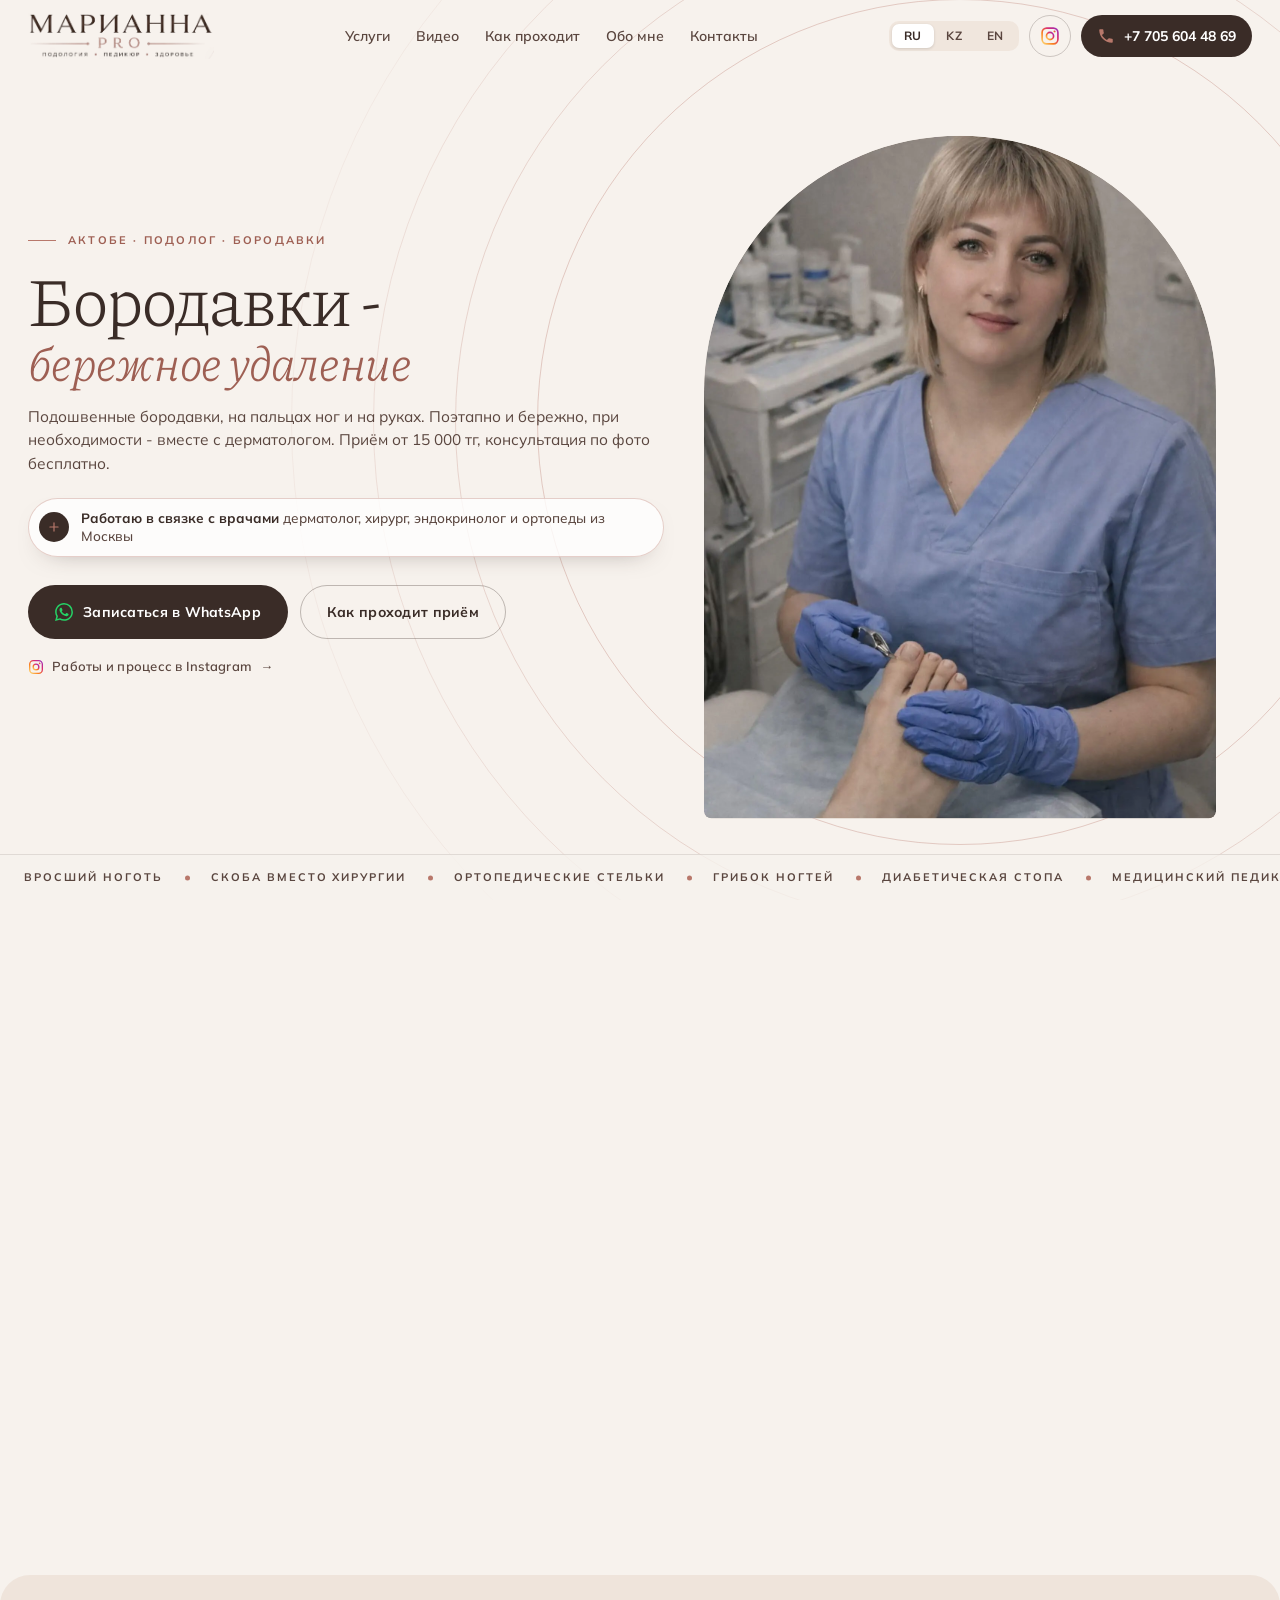
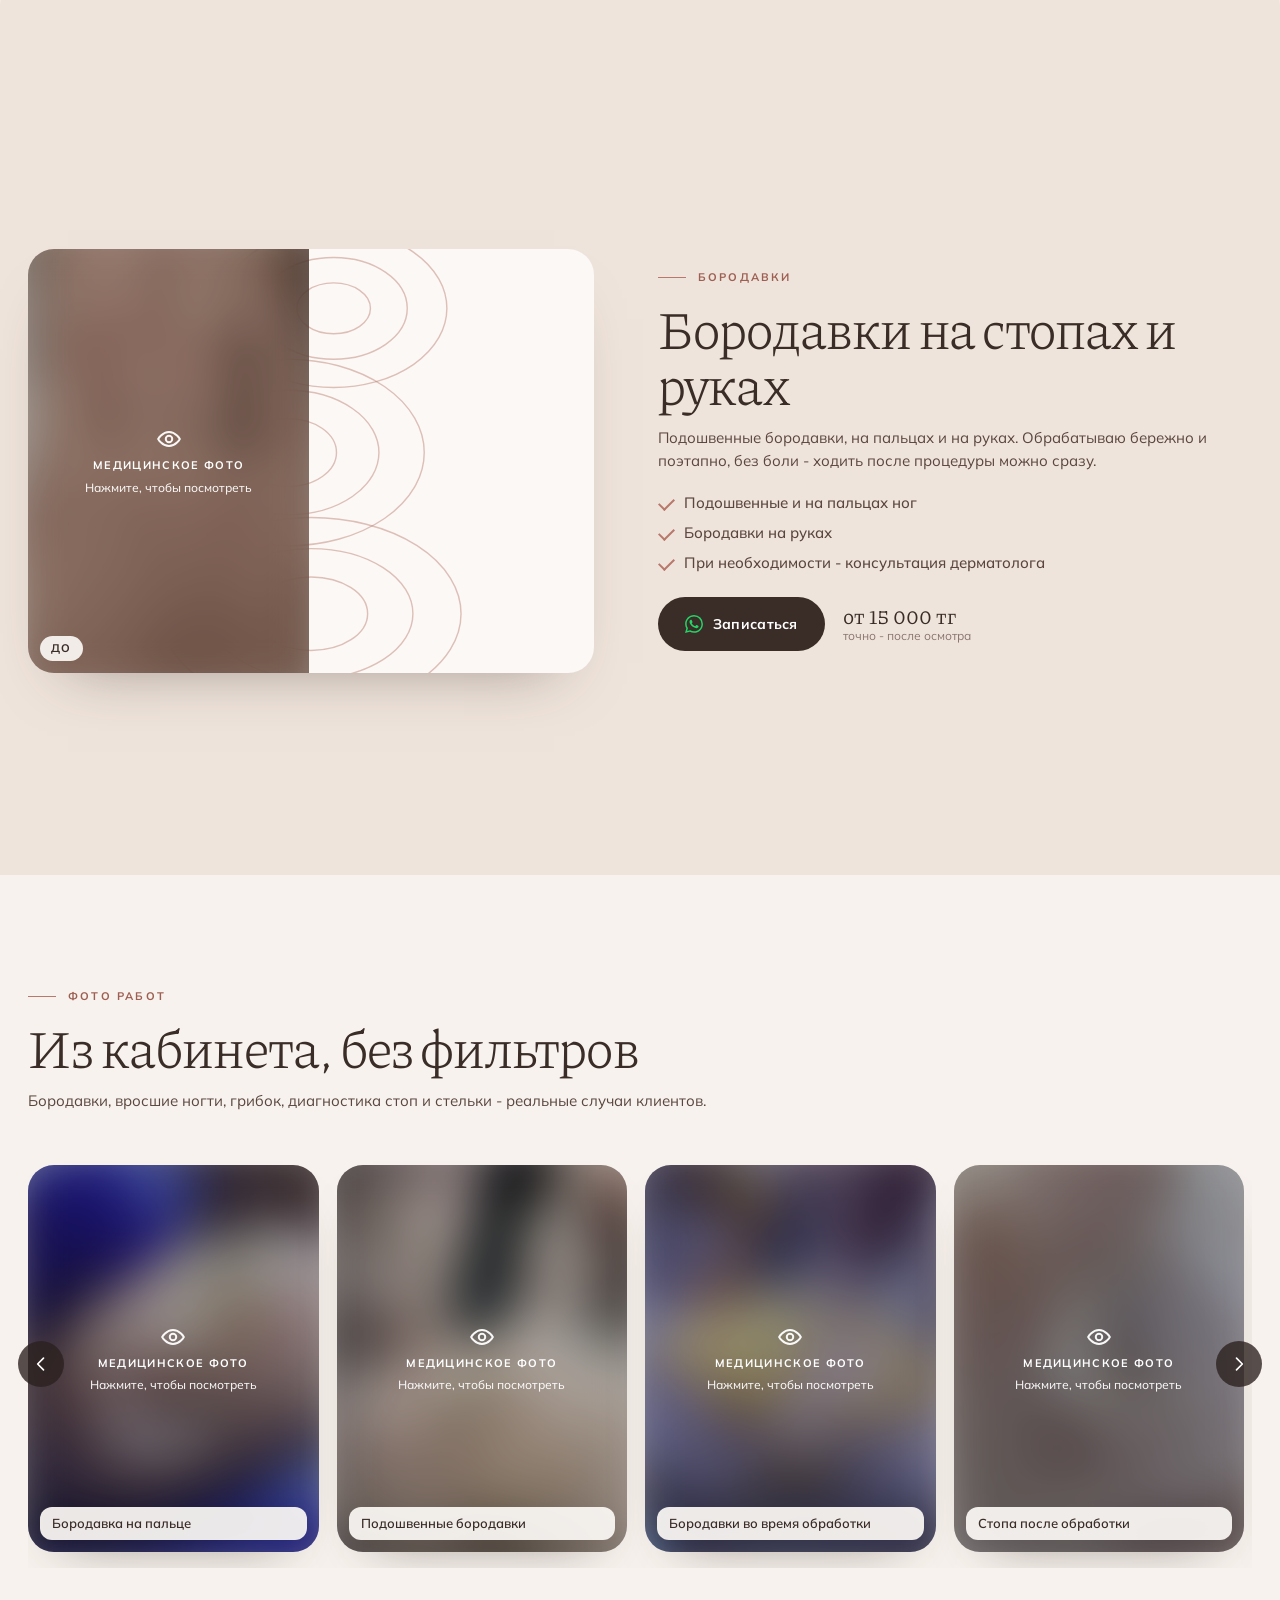
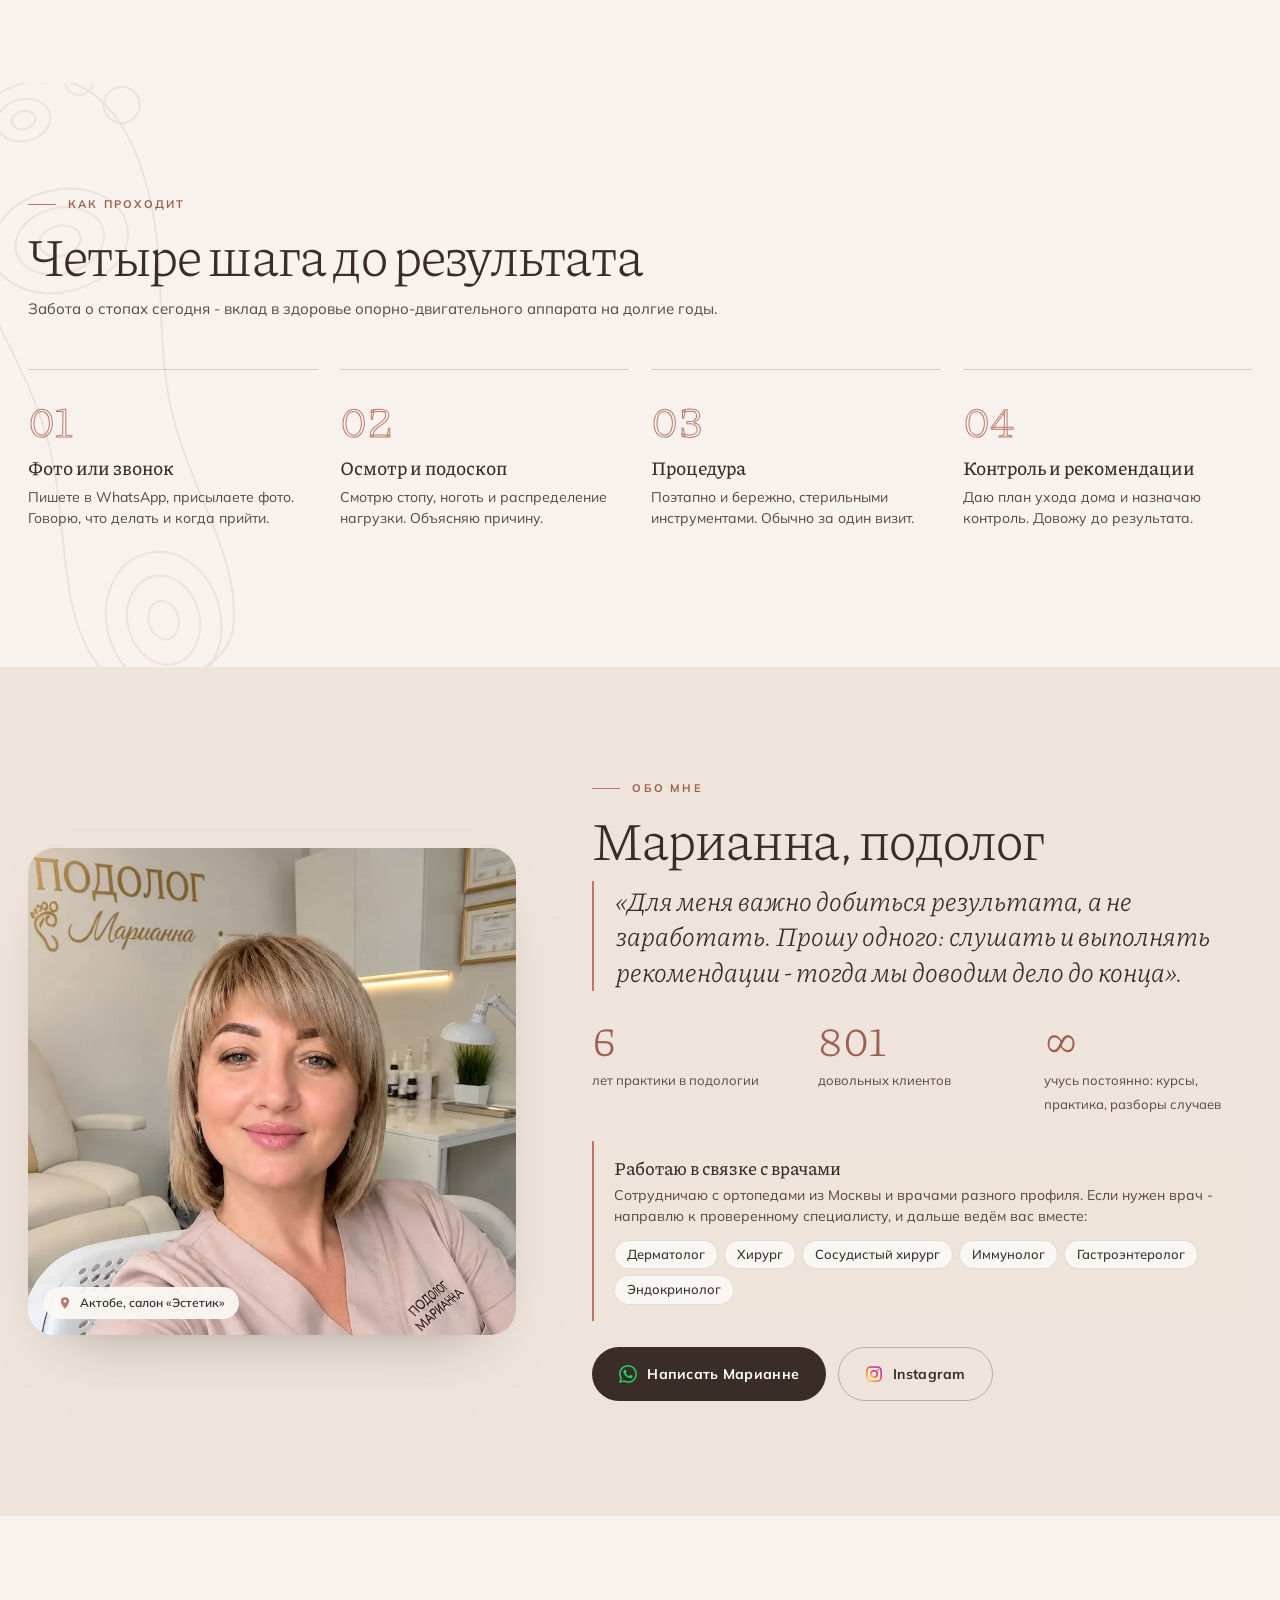
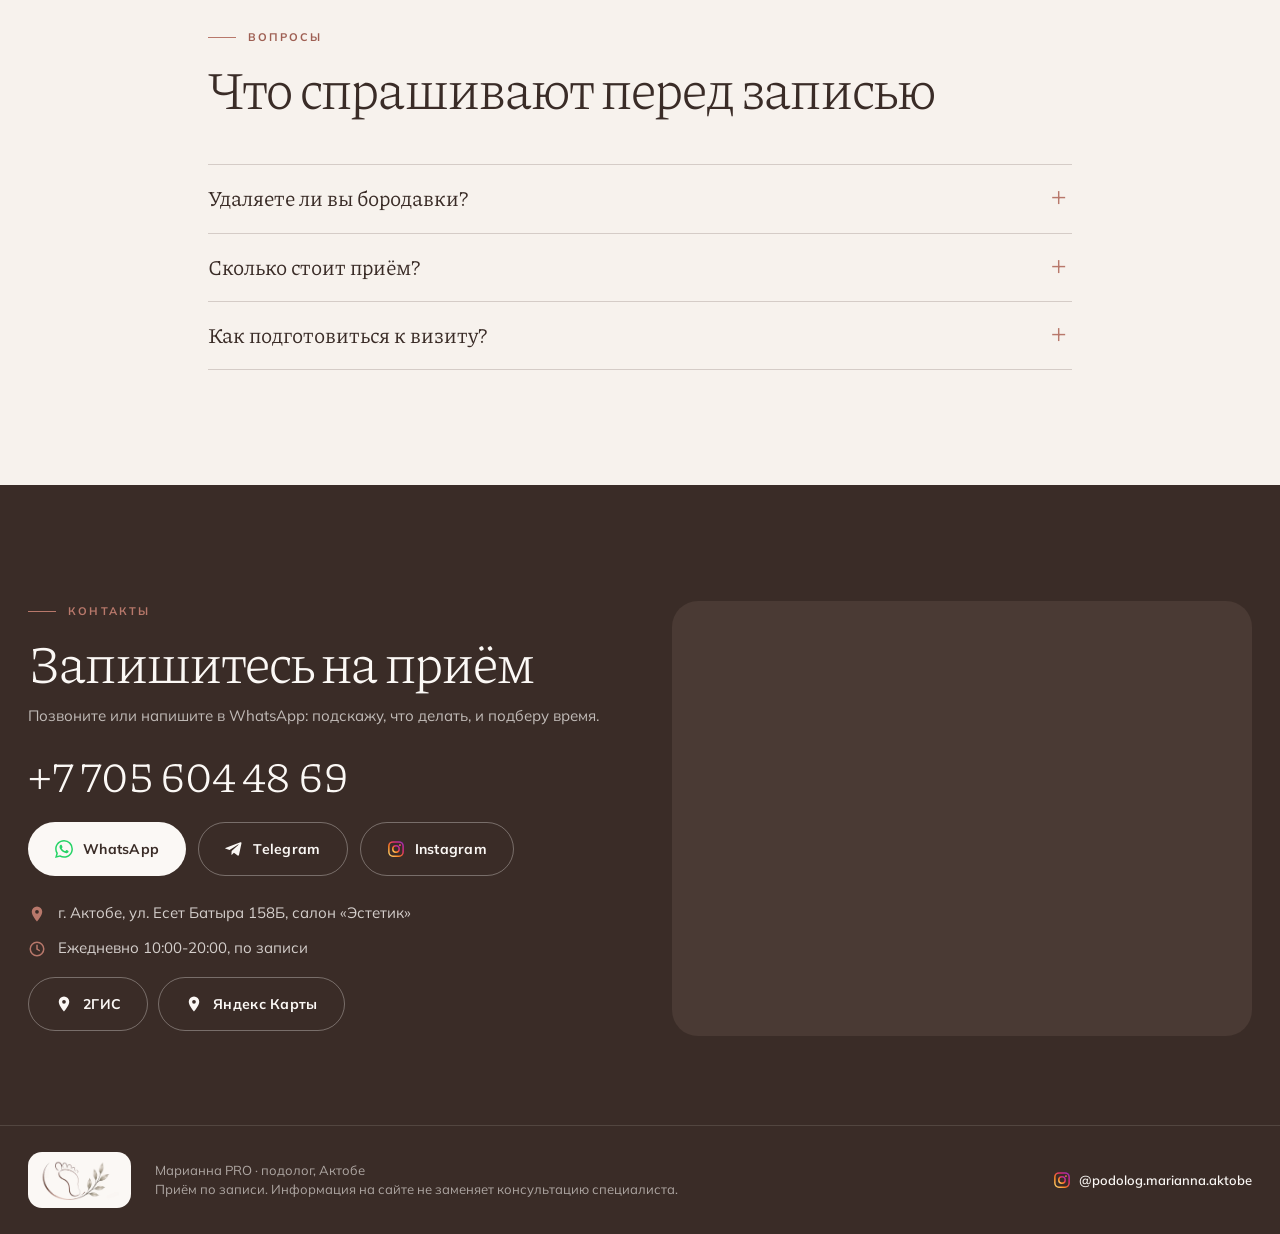
==== borodavki/index.html @ f7177188 "Посадочные под группы Google Ads: /vrosshiy-nogot/, /gribok-nogtey/, /ortopedicheskie-stelki/, /boro" ====
<!DOCTYPE html>
<html lang="ru">
<head>
<meta charset="utf-8">
<meta name="viewport" content="width=device-width, initial-scale=1, viewport-fit=cover">
<title data-i-t="lp.bo.title">Удаление бородавок в Актобе - подолог Марианна PRO</title>
<meta name="description" data-i-c="lp.bo.desc" content="Подолог Марианна, Актобе: бережная обработка подошвенных бородавок, бородавок на пальцах ног и на руках. Поэтапно, при необходимости вместе с дерматологом. Приём от 15 000 тг.">
<meta name="theme-color" content="#F7F2ED">
<link rel="canonical" href="https://mariannapro.kz/borodavki/">
<meta property="og:type" content="website">
<meta property="og:locale" content="ru_RU">
<meta property="og:url" content="https://mariannapro.kz/borodavki/">
<meta property="og:site_name" content="Марианна PRO">
<meta property="og:title" data-i-c="lp.bo.title" content="Удаление бородавок в Актобе - подолог Марианна PRO">
<meta property="og:description" data-i-c="lp.bo.desc" content="Подолог Марианна, Актобе: бережная обработка подошвенных бородавок, бородавок на пальцах ног и на руках. Поэтапно, при необходимости вместе с дерматологом. Приём от 15 000 тг.">
<meta property="og:image" content="https://mariannapro.kz/assets/og-image.jpg">
<meta property="og:image:width" content="1200">
<meta property="og:image:height" content="630">
<meta name="twitter:card" content="summary_large_image">
<link rel="icon" href="../favicon.ico" sizes="any">
<link rel="icon" type="image/png" sizes="32x32" href="../assets/icon-32.png">
<link rel="icon" type="image/png" sizes="16x16" href="../assets/icon-16.png">
<link rel="apple-touch-icon" href="../assets/apple-touch-icon.png">
<link rel="preconnect" href="https://fonts.googleapis.com">
<link rel="preconnect" href="https://fonts.gstatic.com" crossorigin>
<link rel="preload" as="image" href="../assets/hero.webp" fetchpriority="high">
<link href="https://fonts.googleapis.com/css2?family=Piazzolla:ital,wght@0,300;0,400;0,500;1,300;1,400&family=Mulish:wght@400;500;600;700&display=swap" rel="stylesheet">
<link rel="stylesheet" href="../styles.css?v=20260926-10">
<script type="application/ld+json">
[
 {
  "@context": "https://schema.org",
  "@type": "Service",
  "name": "Удаление бородавок",
  "serviceType": "Удаление бородавок",
  "areaServed": {
   "@type": "City",
   "name": "Актобе"
  },
  "url": "https://mariannapro.kz/borodavki/",
  "provider": {
   "@type": "MedicalBusiness",
   "name": "Марианна PRO - подолог в Актобе",
   "url": "https://mariannapro.kz/",
   "telephone": "+77056044869",
   "image": "https://mariannapro.kz/assets/og-image.jpg",
   "address": {
    "@type": "PostalAddress",
    "streetAddress": "ул. Есет Батыра 158Б, салон «Эстетик»",
    "addressLocality": "Актобе",
    "addressCountry": "KZ"
   }
  },
  "offers": {
   "@type": "Offer",
   "priceCurrency": "KZT",
   "price": "15000",
   "description": "Приём от 15 000 тг, точная стоимость после осмотра"
  }
 },
 {
  "@context": "https://schema.org",
  "@type": "BreadcrumbList",
  "itemListElement": [
   {
    "@type": "ListItem",
    "position": 1,
    "name": "Марианна PRO",
    "item": "https://mariannapro.kz/"
   },
   {
    "@type": "ListItem",
    "position": 2,
    "name": "Удаление бородавок",
    "item": "https://mariannapro.kz/borodavki/"
   }
  ]
 },
 {
  "@context": "https://schema.org",
  "@type": "FAQPage",
  "mainEntity": [
   {
    "@type": "Question",
    "name": "Удаляете ли вы бородавки?",
    "acceptedAnswer": {
     "@type": "Answer",
     "text": "Да, подошвенные, на пальцах ног и на руках. Сначала осмотр: если нужна консультация дерматолога - подскажу, к кому обратиться."
    }
   },
   {
    "@type": "Question",
    "name": "Сколько стоит приём?",
    "acceptedAnswer": {
     "@type": "Answer",
     "text": "От 15 000 тг. Точную стоимость называю после осмотра или бесплатной онлайн-консультации по фото."
    }
   },
   {
    "@type": "Question",
    "name": "Как подготовиться к визиту?",
    "acceptedAnswer": {
     "@type": "Answer",
     "text": "Ничего не срезайте сами и не распаривайте ноги. Возьмите удобную обувь, в которой пальцы не сдавлены."
    }
   }
  ]
 }
]
</script>
<script src="https://lead-bot.sultan-askarov-kz.workers.dev/t.js" data-site="mariannapro" defer></script>
</head>
<body>

<svg width="0" height="0" style="position:absolute" aria-hidden="true">
  <defs>
    <linearGradient id="ig-grad" x1="0" y1="1" x2="1" y2="0">
      <stop offset="0" stop-color="#FEDA75"/><stop offset=".35" stop-color="#FA7E1E"/><stop offset=".7" stop-color="#D62976"/><stop offset="1" stop-color="#962FBF"/>
    </linearGradient>
  </defs>
  <symbol id="ic-wa" viewBox="0 0 24 24"><path fill="currentColor" d="M17.472 14.382c-.297-.149-1.758-.867-2.03-.967-.273-.099-.471-.148-.67.15-.197.297-.767.966-.94 1.164-.173.199-.347.223-.644.075-.297-.15-1.255-.463-2.39-1.475-.883-.788-1.48-1.761-1.653-2.059-.173-.297-.018-.458.13-.606.134-.133.298-.347.446-.52.149-.174.198-.298.298-.497.099-.198.05-.371-.025-.52-.075-.149-.669-1.612-.916-2.207-.242-.579-.487-.5-.669-.51-.173-.008-.371-.01-.57-.01-.198 0-.52.074-.792.372-.272.297-1.04 1.016-1.04 2.479 0 1.462 1.065 2.875 1.213 3.074.149.198 2.096 3.2 5.077 4.487.709.306 1.262.489 1.694.625.712.227 1.36.195 1.871.118.571-.085 1.758-.719 2.006-1.413.248-.694.248-1.289.173-1.413-.074-.124-.272-.198-.57-.347m-5.421 7.403h-.004a9.87 9.87 0 0 1-5.031-1.378l-.361-.214-3.741.982.998-3.648-.235-.374a9.86 9.86 0 0 1-1.51-5.26c.001-5.45 4.436-9.884 9.888-9.884 2.64 0 5.122 1.03 6.988 2.898a9.825 9.825 0 0 1 2.893 6.994c-.003 5.45-4.437 9.884-9.885 9.884m8.413-18.297A11.815 11.815 0 0 0 12.05 0C5.495 0 .16 5.335.157 11.892c0 2.096.547 4.142 1.588 5.945L.057 24l6.305-1.654a11.882 11.882 0 0 0 5.683 1.448h.005c6.554 0 11.89-5.335 11.893-11.893a11.821 11.821 0 0 0-3.48-8.413Z"/></symbol>
  <symbol id="ic-ig" viewBox="0 0 24 24"><rect x="2.5" y="2.5" width="19" height="19" rx="5.5" fill="none" stroke="url(#ig-grad)" stroke-width="2"/><circle cx="12" cy="12" r="4.3" fill="none" stroke="url(#ig-grad)" stroke-width="2"/><circle cx="17.4" cy="6.6" r="1.3" fill="url(#ig-grad)"/></symbol>
  <symbol id="ic-tel" viewBox="0 0 24 24"><path fill="currentColor" d="M6.6 10.8c1.4 2.8 3.8 5.1 6.6 6.6l2.2-2.2c.3-.3.7-.4 1-.2 1.1.4 2.3.6 3.6.6.6 0 1 .4 1 1V20c0 .6-.4 1-1 1C10.6 21 3 13.4 3 4c0-.6.4-1 1-1h3.5c.6 0 1 .4 1 1 0 1.3.2 2.5.6 3.6.1.3 0 .7-.2 1L6.6 10.8z"/></symbol>
  <symbol id="ic-tg" viewBox="0 0 24 24"><path fill="currentColor" d="M21.9 4.6 18.7 19.8c-.2 1-.9 1.3-1.8.8l-5-3.7-2.4 2.3c-.3.3-.5.5-1 .5l.4-5.1 9.2-8.3c.4-.4-.1-.6-.6-.2L6.1 13.3 1.2 11.8c-1.1-.3-1.1-1.1.2-1.6L20.5 3c.9-.3 1.7.2 1.4 1.6z"/></symbol>
  <symbol id="ic-play" viewBox="0 0 24 24"><path fill="currentColor" d="M8 5.5v13l11-6.5z"/></symbol>
  <symbol id="ic-plus" viewBox="0 0 24 24"><path fill="none" stroke="currentColor" stroke-width="2" stroke-linecap="round" d="M12 5v14M5 12h14"/></symbol>
  <symbol id="ic-x" viewBox="0 0 24 24"><path fill="none" stroke="currentColor" stroke-width="2" stroke-linecap="round" d="M6 6l12 12M18 6 6 18"/></symbol>
  <symbol id="ic-chev" viewBox="0 0 24 24"><path fill="none" stroke="currentColor" stroke-width="2" stroke-linecap="round" stroke-linejoin="round" d="m9 5 7 7-7 7"/></symbol>
  <symbol id="ic-pin" viewBox="0 0 24 24"><path fill="currentColor" d="M12 2a7 7 0 0 0-7 7c0 5.2 7 13 7 13s7-7.8 7-13a7 7 0 0 0-7-7zm0 9.5A2.5 2.5 0 1 1 12 6.5a2.5 2.5 0 0 1 0 5z"/></symbol>
  <symbol id="ic-clock" viewBox="0 0 24 24"><path fill="none" stroke="currentColor" stroke-width="2" stroke-linecap="round" d="M12 7v5l3 2"/><circle cx="12" cy="12" r="9" fill="none" stroke="currentColor" stroke-width="2"/></symbol>
  <!-- плантограмма: контур стопы и изолинии давления - тихий фон секций -->
  <symbol id="sole" viewBox="0 0 220 470">
    <g fill="none" stroke="currentColor" stroke-width="1.4">
      <path d="M104 22c46 0 66 44 64 100-2 48-18 84-20 132-2 56 22 112 4 156-13 30-79 30-93 0-18-44 6-100 4-156-2-48-18-84-20-132C41 66 58 22 104 22z"/>
      <circle cx="46" cy="52" r="12"/><circle cx="70" cy="30" r="9"/><circle cx="90" cy="18" r="8"/><circle cx="110" cy="12" r="8"/><circle cx="132" cy="14" r="8"/>
      <ellipse cx="108" cy="130" rx="46" ry="34"/><ellipse cx="108" cy="130" rx="30" ry="22"/><ellipse cx="108" cy="130" rx="14" ry="10"/>
      <ellipse cx="102" cy="392" rx="38" ry="46"/><ellipse cx="102" cy="392" rx="24" ry="30"/><ellipse cx="102" cy="392" rx="10" ry="13"/>
      <ellipse cx="112" cy="46" rx="18" ry="14"/><ellipse cx="112" cy="46" rx="8" ry="6"/>
    </g>
  </symbol>
</svg>

<header class="hdr" id="hdr">
  <div class="hdr-in">
    <a class="logo" href="../" aria-label="Марианна PRO - на главную">
      <img src="../assets/logo.webp" width="823" height="204" alt="Марианна PRO - подология, педикюр, здоровье">
    </a>
    <nav class="nav" aria-label="Разделы">
      <a href="../#uslugi" data-i="nav.uslugi">Услуги</a>
      <a href="../#video" data-i="nav.video">Видео</a>
      <a href="#kak" data-i="nav.kak">Как проходит</a>
      <a href="#obo-mne" data-i="nav.obo">Обо мне</a>
      <a href="#kontakty" data-i="nav.kont">Контакты</a>
    </nav>
    <div class="hdr-right">
      <div class="lang" role="group" aria-label="Язык сайта">
        <button type="button" data-lang="ru" class="is-active" aria-pressed="true" lang="ru">RU</button>
        <button type="button" data-lang="kk" aria-pressed="false">KZ</button>
        <button type="button" data-lang="en" aria-pressed="false">EN</button>
      </div>
      <a class="ig-round" href="https://www.instagram.com/podolog.marianna.aktobe/" target="_blank" rel="noopener" aria-label="Instagram"><svg width="20" height="20"><use href="#ic-ig"/></svg></a>
      <a class="call" href="tel:+77056044869"><svg width="18" height="18"><use href="#ic-tel"/></svg><span>+7 705 604 48 69</span></a>
      <button class="burger" id="burger" type="button" aria-label="Меню" aria-expanded="false" aria-controls="mnav"><span></span><span></span><span></span></button>
    </div>
  </div>
</header>

<div class="mnav" id="mnav">
  <nav class="mnav-links" aria-label="Меню">
    <a href="../vrosshiy-nogot/" data-i="mn.vrosshiy">Вросший ноготь</a>
    <a href="../ortopedicheskie-stelki/" data-i="mn.stelki">Ортопедические стельки</a>
    <a href="../gribok-nogtey/" data-i="mn.gribok">Обработка при грибке</a>
    <a href="../#primer" data-i="mn.primer">Примеры работ</a>
    <a href="#borodavki" data-i="mn.bor">Бородавки</a>
    <a href="../diabeticheskaya-stopa/" data-i="mn.diabet">Диабетическая стопа</a>
    <a href="#raboty" data-i="mn.raboty">Фото работ</a>
    <a href="../#uslugi" data-i="mn.uslugi">Все услуги и цены</a>
    <a href="../#video" data-i="nav.video">Видео</a>
    <a href="#kak" data-i="nav.kak">Как проходит</a>
    <a href="#obo-mne" data-i="nav.obo">Обо мне</a>
    <a href="#kontakty" data-i="nav.kont">Контакты</a>
  </nav>
  <div class="mnav-foot">
    <a class="btn solid" href="tel:+77056044869"><svg width="18" height="18"><use href="#ic-tel"/></svg><span>+7 705 604 48 69</span></a>
    <a class="btn wa" href="https://wa.me/77056044869" data-wa="hero" target="_blank" rel="noopener"><svg width="18" height="18"><use href="#ic-wa"/></svg><span>WhatsApp</span></a>
    <a class="btn ghost" href="https://www.instagram.com/podolog.marianna.aktobe/" target="_blank" rel="noopener"><svg width="18" height="18"><use href="#ic-ig"/></svg><span>Instagram</span></a>
  </div>
</div>

<main>

<!-- ГЕРОЙ: фото в арке, изолинии отпечатка фоном вокруг -->
<div class="pw hero-pw" id="top">
  <section class="plate hero" id="hero">
    <div class="hero-ph"><img src="../assets/hero.webp" width="1365" height="1820" alt="Подолог Марианна за работой в кабинете, Актобе" fetchpriority="high" decoding="async"></div>
    <div class="iso" id="iso" aria-hidden="true"></div>
    <div class="hero-veil" aria-hidden="true"></div>
    <div class="wrap hero-in txt">
      <p class="kicker" data-i="lp.bo.k">Актобе · подолог · бородавки</p>
      <h1 class="h1"><span class="big fit" data-i="lp.bo.t1">Бородавки -</span><span class="sub" data-i="lp.bo.t2">бережное удаление</span></h1>
      <p class="lead" data-i="lp.bo.lead">Подошвенные бородавки, на пальцах ног и на руках. Поэтапно и бережно, при необходимости - вместе с дерматологом. Приём от 15 000 тг, консультация по фото бесплатно.</p>
      <p class="hero-docs"><span class="hd-ic"><svg width="14" height="14"><use href="#ic-plus"/></svg></span><span><b data-i="h.docs1">Работаю в связке с врачами</b> <span data-i="h.docs2">дерматолог, хирург, эндокринолог и ортопеды из Москвы</span></span></p>
      <div class="btns">
        <a class="btn wa" href="https://wa.me/77056044869" data-wa="borodavki" target="_blank" rel="noopener"><svg width="18" height="18"><use href="#ic-wa"/></svg><span data-i="h.b1">Записаться в WhatsApp</span></a>
        <a class="btn ghost" href="#kak"><span data-i="lp.b2.kak">Как проходит приём</span></a>
      </div>
      <a class="iglink" href="https://www.instagram.com/podolog.marianna.aktobe/" target="_blank" rel="noopener"><svg width="16" height="16"><use href="#ic-ig"/></svg><span data-i="h.ig">Работы и процесс в Instagram</span><i>→</i></a>
    </div>
    <div class="marq" aria-hidden="true"><div class="ticker" id="mq"></div></div>
  </section>
</div>


<!-- ПЛИТА: бородавки -->
<div class="pw" id="borodavki">
  <section class="plate svc t-sand">
    <div class="wrap svc-in flip">
      <div class="txt">
        <p class="kicker" data-i="s5.k">Бородавки</p>
        <h2 class="h2" data-i="s5.t">Бородавки на стопах и руках</h2>
        <p class="lead" data-i="s5.l">Подошвенные бородавки, на пальцах и на руках. Обрабатываю бережно и поэтапно, без боли - ходить после процедуры можно сразу.</p>
        <ul class="ticks">
          <li data-i="s5.b1">Подошвенные и на пальцах ног</li>
          <li data-i="s5.b2">Бородавки на руках</li>
          <li data-i="s5.b3">При необходимости - консультация дерматолога</li>
        </ul>
        <div class="btns">
          <a class="btn wa" href="https://wa.me/77056044869" data-wa="borodavki" target="_blank" rel="noopener"><svg width="18" height="18"><use href="#ic-wa"/></svg><span data-i="s.book">Записаться</span></a>
          <span class="price"><b data-i="s.price">от 15 000 тг</b><small data-i="s.price2">точно - после осмотра</small></span>
        </div>
      </div>
      <div class="ph fr ba">
        <figure class="ba-i sens"><img src="../assets/ba-bor-do.webp" width="540" height="904" alt="Бородавки на руке до обработки" loading="lazy" decoding="async"><figcaption data-i="ba.do">До</figcaption></figure>
        <figure class="ba-i ba-after"><img src="../assets/ba-bor-posle.webp" width="540" height="904" alt="Та же рука после обработки: кожа чистая" loading="lazy" decoding="async"><figcaption data-i="ba.posle">После</figcaption></figure>
      </div>
    </div>
  </section>
</div>


<!-- ФОТО РАБОТ -->
<section class="sec" id="raboty">
  <div class="wrap">
    <div class="head rv">
      <p class="kicker" data-i="g.k">Фото работ</p>
      <h2 class="h2" data-i="g.t">Из кабинета, без фильтров</h2>
      <p class="lead" data-i="g.l">Бородавки, вросшие ногти, грибок, диагностика стоп и стельки - реальные случаи клиентов.</p>
    </div>
    <div class="track-wrap rv">
      <button class="arr prev" type="button" data-prev="#gtrack" aria-label="Назад"><svg width="20" height="20"><use href="#ic-chev"/></svg></button>
      <button class="arr next" type="button" data-next="#gtrack" aria-label="Вперёд"><svg width="20" height="20"><use href="#ic-chev"/></svg></button>
      <ul class="track gtrack" id="gtrack" tabindex="0">
        <li><figure class="gcard sens"><img src="../assets/g-bor-palec.webp" width="720" height="960" alt="Бородавка на пальце" loading="lazy" decoding="async"><figcaption data-i="g.1">Бородавка на пальце</figcaption></figure></li>
        <li><figure class="gcard sens"><img src="../assets/g-bor-podosh.webp" width="720" height="960" alt="Подошвенные бородавки" loading="lazy" decoding="async"><figcaption data-i="g.2">Подошвенные бородавки</figcaption></figure></li>
        <li><figure class="gcard sens"><img src="../assets/g-bor-obr.webp" width="720" height="960" alt="Бородавки во время обработки" loading="lazy" decoding="async"><figcaption data-i="g.3">Бородавки во время обработки</figcaption></figure></li>
        <li><figure class="gcard sens"><img src="../assets/g-bor-posle.webp" width="720" height="960" alt="Стопа после обработки" loading="lazy" decoding="async"><figcaption data-i="g.4">Стопа после обработки</figcaption></figure></li>
        <li><figure class="gcard sens"><img src="../assets/g-bor-kollazh.webp" width="720" height="960" alt="Безболезненная обработка бородавки" loading="lazy" decoding="async"><figcaption data-i="g.5">Безболезненная обработка бородавки</figcaption></figure></li>
      </ul>
    </div>
  </div>
</section>


<!-- КАК ПРОХОДИТ -->
<section class="sec" id="kak">
  <svg class="bg-sole r" aria-hidden="true"><use href="#sole"/></svg>
  <div class="wrap">
    <div class="head rv">
      <p class="kicker" data-i="k.k">Как проходит</p>
      <h2 class="h2" data-i="k.t">Четыре шага до результата</h2>
      <p class="lead" data-i="k.l">Забота о стопах сегодня - вклад в здоровье опорно-двигательного аппарата на долгие годы.</p>
    </div>
    <ol class="steps">
      <li class="rv"><span class="num">01</span><b data-i="k.s1">Фото или звонок</b><span data-i="k.s1s">Пишете в WhatsApp, присылаете фото. Говорю, что делать и когда прийти.</span></li>
      <li class="rv"><span class="num">02</span><b data-i="k.s2">Осмотр и подоскоп</b><span data-i="k.s2s">Смотрю стопу, ноготь и распределение нагрузки. Объясняю причину.</span></li>
      <li class="rv"><span class="num">03</span><b data-i="k.s3">Процедура</b><span data-i="k.s3s">Поэтапно и бережно, стерильными инструментами. Обычно за один визит.</span></li>
      <li class="rv"><span class="num">04</span><b data-i="k.s4">Контроль и рекомендации</b><span data-i="k.s4s">Даю план ухода дома и назначаю контроль. Довожу до результата.</span></li>
    </ol>
  </div>
</section>


<!-- ОБО МНЕ -->
<section class="sec sand" id="obo-mne">
  <div class="wrap about">
    <div class="about-ph rv">
      <img src="../assets/marianna2.webp" width="820" height="820" alt="Подолог Марианна в своём кабинете" loading="lazy" decoding="async">
      <span class="about-tag"><svg width="14" height="14"><use href="#ic-pin"/></svg><span data-i="a.tag">Актобе, салон «Эстетик»</span></span>
    </div>
    <div class="about-txt">
      <div class="head rv">
        <p class="kicker" data-i="a.k">Обо мне</p>
        <h2 class="h2" data-i="a.t">Марианна, подолог</h2>
      </div>
      <blockquote class="quote rv" data-i="a.q">«Для меня важно добиться результата, а не заработать. Прошу одного: слушать и выполнять рекомендации - тогда мы доводим дело до конца».</blockquote>
      <ul class="facts rv">
        <li><b data-count="8">8</b><span data-i="a.f1">лет практики в подологии</span></li>
        <li><b data-count="1000" data-suffix="+">1000+</b><span data-i="a.f2">довольных клиентов</span></li>
        <li><b>∞</b><span data-i="a.f3">учусь постоянно: курсы, практика, разборы случаев</span></li>
      </ul>
      <div class="docs rv"><b data-i="a.d1">Работаю в связке с врачами</b><span data-i="a.d2">Сотрудничаю с ортопедами из Москвы и врачами разного профиля. Если нужен врач - направлю к проверенному специалисту, и дальше ведём вас вместе:</span>
        <ul class="docs-list">
          <li data-i="a.v1">Дерматолог</li><li data-i="a.v2">Хирург</li><li data-i="a.v3">Сосудистый хирург</li><li data-i="a.v4">Иммунолог</li><li data-i="a.v5">Гастроэнтеролог</li><li data-i="a.v6">Эндокринолог</li>
        </ul>
      </div>
      <div class="btns rv">
        <a class="btn wa" href="https://wa.me/77056044869" data-wa="hero" target="_blank" rel="noopener"><svg width="18" height="18"><use href="#ic-wa"/></svg><span data-i="a.b">Написать Марианне</span></a>
        <a class="btn ghost" href="https://www.instagram.com/podolog.marianna.aktobe/" target="_blank" rel="noopener"><svg width="18" height="18"><use href="#ic-ig"/></svg><span>Instagram</span></a>
      </div>
    </div>
  </div>
</section>


<!-- ВОПРОСЫ -->
<section class="sec" id="faq">
  <div class="wrap narrow">
    <div class="head rv">
      <p class="kicker" data-i="f.k">Вопросы</p>
      <h2 class="h2" data-i="f.t">Что спрашивают перед записью</h2>
    </div>
    <div class="faq rv">
      <details><summary data-i="f.q6">Удаляете ли вы бородавки?</summary><p data-i="f.a6">Да, подошвенные, на пальцах ног и на руках. Сначала осмотр: если нужна консультация дерматолога - подскажу, к кому обратиться.</p></details>
      <details><summary data-i="f.q3">Сколько стоит приём?</summary><p data-i="f.a3">От 15 000 тг. Точную стоимость называю после осмотра или бесплатной онлайн-консультации по фото.</p></details>
      <details><summary data-i="f.q4">Как подготовиться к визиту?</summary><p data-i="f.a4">Ничего не срезайте сами и не распаривайте ноги. Возьмите удобную обувь, в которой пальцы не сдавлены.</p></details>
    </div>
  </div>
</section>


<!-- КОНТАКТЫ -->
<section class="sec kont" id="kontakty">
  <div class="wrap">
    <div class="kont-grid">
      <div class="kont-txt">
        <p class="kicker" data-i="c.k">Контакты</p>
        <h2 class="h2" data-i="c.t">Запишитесь на приём</h2>
        <p class="lead" data-i="c.l">Позвоните или напишите в WhatsApp: подскажу, что делать, и подберу время.</p>
        <a class="bigtel" href="tel:+77056044869">+7 705 604 48 69</a>
        <div class="btns">
          <a class="btn wa" href="https://wa.me/77056044869" data-wa="kontakty" target="_blank" rel="noopener"><svg width="18" height="18"><use href="#ic-wa"/></svg><span>WhatsApp</span></a>
          <a class="btn ghost" href="https://t.me/Mariannakovalenko1986" target="_blank" rel="noopener"><svg width="18" height="18"><use href="#ic-tg"/></svg><span>Telegram</span></a>
          <a class="btn ghost" href="https://www.instagram.com/podolog.marianna.aktobe/" target="_blank" rel="noopener"><svg width="18" height="18"><use href="#ic-ig"/></svg><span>Instagram</span></a>
        </div>
        <ul class="kont-list">
          <li><svg width="18" height="18"><use href="#ic-pin"/></svg><span data-i="c.addr">г. Актобе, ул. Есет Батыра 158Б, салон «Эстетик»</span></li>
          <li><svg width="18" height="18"><use href="#ic-clock"/></svg><span data-i="c.hours">Ежедневно 10:00-20:00, по записи</span></li>
        </ul>
        <div class="map-links">
          <a class="btn ghost" href="https://2gis.kz/aktobe/geo/70000001032155091" target="_blank" rel="noopener"><svg width="18" height="18"><use href="#ic-pin"/></svg><span>2ГИС</span></a>
          <a class="btn ghost" href="https://yandex.kz/maps/org/estetik/57534524420/" target="_blank" rel="noopener"><svg width="18" height="18"><use href="#ic-pin"/></svg><span data-i="c.yandex">Яндекс Карты</span></a>
        </div>
      </div>
      <div class="map" id="map">
        <iframe title="Карта: Актобе, ул. Есет Батыра 158Б, салон «Эстетик»" data-src="https://yandex.ru/map-widget/v1/?oid=57534524420&amp;ol=biz&amp;z=17" loading="lazy" referrerpolicy="no-referrer-when-downgrade" allowfullscreen></iframe>
      </div>
    </div>
  </div>
  <footer class="foot">
    <div class="wrap foot-in">
      <a class="foot-logo" href="../"><img src="../assets/mark.webp" width="360" height="183" alt="Марианна PRO"></a>
      <p class="foot-txt"><span data-i="ft.1">Марианна PRO · подолог, Актобе</span><br><span data-i="ft.2">Приём по записи. Информация на сайте не заменяет консультацию специалиста.</span></p>
      <a class="foot-ig" href="https://www.instagram.com/podolog.marianna.aktobe/" target="_blank" rel="noopener"><svg width="18" height="18"><use href="#ic-ig"/></svg><span>@podolog.marianna.aktobe</span></a>
    </div>
  </footer>
</section>

</main>

<!-- липкая панель на телефоне -->
<div class="bar" id="bar">
  <a class="bar-tel" href="tel:+77056044869"><svg width="18" height="18"><use href="#ic-tel"/></svg><span data-i="bar.tel">Позвонить</span></a>
  <a class="bar-wa" href="https://wa.me/77056044869" data-wa="hero" target="_blank" rel="noopener"><svg width="18" height="18"><use href="#ic-wa"/></svg><span>WhatsApp</span></a>
  <a class="bar-ig" href="https://www.instagram.com/podolog.marianna.aktobe/" target="_blank" rel="noopener" aria-label="Instagram"><svg width="20" height="20"><use href="#ic-ig"/></svg></a>
</div>

<!-- модальный плеер -->
<div class="vmodal" id="vmodal" role="dialog" aria-modal="true" aria-label="Видео">
  <div class="vm-back" data-vm-close></div>
  <div class="vm-box">
    <button class="vm-x" type="button" data-vm-close aria-label="Закрыть"><svg width="22" height="22"><use href="#ic-x"/></svg></button>
    <video id="vplayer" controls playsinline preload="metadata"></video>
    <p class="vm-cap" id="vm-cap"></p>
  </div>
</div>

<script src="../script.js?v=20260926-10"></script>
</body>
</html>
---- styles.css ----
/* ============================================================
   МАРИАННА PRO - подолог, Актобе.
   Сигнатура: отпечаток на подоскопе - фото проступает сквозь пятна давления
   (пятка → свод → пальцы), изолинии нагрузки тихим фоном.
   Плиты: герой + три услуги; остальное - обычная прокрутка.
   ============================================================ */
:root{
  --paper:#F7F2ED; --sand:#EFE4DB; --cream:#FBF8F5;
  --ink:#3A2C27; --brown:#5A463F; --mute:#8A7770;
  --rose:#B8786B; --rose2:#9E5F53; --line:rgba(90,70,63,.14);
  --dark:#2B211E; --wa:#25D366;
  --fd:"Piazzolla","Georgia","Times New Roman",serif;
  --ft:"Mulish","Segoe UI",Arial,sans-serif;
  --hh:72px; --r:26px; --wrap:1320px; --gut:28px;
}
*{box-sizing:border-box}
html{scroll-behavior:smooth;-webkit-text-size-adjust:100%}
body{margin:0;background:var(--paper);color:var(--ink);font:400 16px/1.5 var(--ft);overflow-x:hidden}
body.menu-open,body.modal-open{overflow:hidden}
img,video,svg{display:block;max-width:100%}
a{color:inherit}
button{font:inherit;color:inherit}
.wrap{max-width:var(--wrap);margin:0 auto;padding:0 var(--gut)}
.wrap.narrow{max-width:920px}
[hidden]{display:none!important}

/* ---------- типографика ---------- */
.kicker{margin:0;font:700 11px/1.2 var(--ft);letter-spacing:.2em;text-transform:uppercase;color:var(--rose2);display:flex;align-items:center;gap:12px}
.kicker::before{content:"";width:28px;height:1px;background:var(--rose);flex:0 0 auto}
.h1{margin:16px 0 18px;font:300 clamp(42px,5.4vw,80px)/1.02 var(--fd);letter-spacing:-.015em;color:var(--ink);display:flex;flex-direction:column;gap:.06em}
.h1 .big{white-space:nowrap}
.h1 .sub{font-style:italic;font-weight:300;font-size:.7em;color:var(--rose2);letter-spacing:-.005em}
.h2{margin:16px 0 14px;font:300 clamp(34px,4.2vw,60px)/1.04 var(--fd);letter-spacing:-.015em;color:var(--ink)}
.lead{margin:0;font:400 clamp(15px,1.15vw,18px)/1.55 var(--ft);color:var(--brown)}
.head{margin-bottom:clamp(28px,4vw,48px)}

/* ---------- кнопки ---------- */
.btns{display:flex;flex-wrap:wrap;gap:12px;align-items:center}
.btn{display:inline-flex;align-items:center;justify-content:center;gap:10px;height:54px;padding:0 26px;border-radius:999px;
  font:700 14px/1 var(--ft);letter-spacing:.02em;text-decoration:none;white-space:nowrap;border:1px solid transparent;cursor:pointer;
  transition:transform .35s,background .35s,color .35s,border-color .35s,box-shadow .35s}
.btn svg{display:block;flex:0 0 auto}
.btn.wa{background:var(--ink);color:#fff}
.btn.wa svg{color:var(--wa)}
.btn.ghost{background:transparent;color:var(--ink);border-color:rgba(58,44,39,.3)}
.btn.solid{background:var(--rose);color:#fff}
.btn:hover{transform:translateY(-2px);box-shadow:0 10px 26px -14px rgba(58,44,39,.55)}
.btn.ghost:hover{border-color:var(--ink)}
.btn:focus-visible,.arr:focus-visible,.lang button:focus-visible,.vcard:focus-visible{outline:2px solid var(--rose);outline-offset:3px}
.price{display:inline-flex;flex-direction:column;justify-content:center;padding:0 6px;line-height:1.1}
.price b{font:400 21px/1.1 var(--fd);color:var(--ink)}
.price small{font:400 12px/1.3 var(--ft);color:var(--mute)}
.iglink{display:inline-flex;align-items:center;gap:8px;margin-top:20px;font:600 13px/1 var(--ft);letter-spacing:.02em;color:var(--brown);text-decoration:none;transition:color .3s}
.iglink i{font-style:normal;transition:transform .3s}
.iglink:hover{color:var(--ink)}.iglink:hover i{transform:translateX(4px)}

/* ---------- шапка ---------- */
.hdr{position:fixed;left:0;right:0;top:0;z-index:70;height:var(--hh);transition:background .4s,box-shadow .4s}
.hdr.solid{background:rgba(247,242,237,.96);box-shadow:0 1px 0 var(--line)}
.hdr-in{max-width:var(--wrap);margin:0 auto;padding:0 var(--gut);height:100%;display:flex;align-items:center;gap:22px}
.logo{display:block;flex:0 0 auto;position:relative;z-index:2}
.logo img{height:46px;width:auto;display:block}
.nav{display:flex;gap:26px;flex:1;justify-content:center}
.nav a{font:600 14px/1 var(--ft);color:var(--brown);text-decoration:none;padding:8px 0;position:relative;white-space:nowrap}
.nav a::after{content:"";position:absolute;left:0;right:100%;bottom:2px;height:1px;background:var(--rose);transition:right .3s}
.nav a:hover{color:var(--ink)}.nav a:hover::after{right:0}
.hdr-right{display:flex;align-items:center;gap:10px;margin-left:auto;position:relative;z-index:2}
.lang{display:flex;gap:0;background:rgba(239,228,219,.88);border-radius:10px;padding:3px}
.lang button{border:0;background:transparent;border-radius:7px;cursor:pointer;padding:6px 12px;font:700 12px/1 var(--ft);letter-spacing:.06em;color:var(--brown);transition:background .25s,color .25s}
.lang button:hover{color:var(--ink)}
.lang button.is-active{background:#fff;color:var(--ink);box-shadow:0 1px 3px rgba(0,0,0,.14)}
.ig-round{width:42px;height:42px;border-radius:50%;border:1px solid rgba(58,44,39,.22);display:grid;place-items:center;transition:border-color .3s,transform .3s}
.ig-round:hover{border-color:var(--rose);transform:translateY(-1px)}
.call{display:inline-flex;align-items:center;gap:9px;height:42px;padding:0 16px;border-radius:999px;background:var(--ink);color:#fff;text-decoration:none;font:700 14px/1 var(--ft);white-space:nowrap;transition:background .3s}
.call svg{color:var(--rose)}
.call:hover{background:var(--rose2)}
.burger{display:none;width:44px;height:44px;border:0;background:transparent;padding:10px;flex-direction:column;justify-content:center;gap:5px;cursor:pointer;margin-right:-8px}
.burger span{display:block;height:2px;background:var(--ink);border-radius:2px;transition:transform .35s,opacity .3s}
body.menu-open .burger span:nth-child(1){transform:translateY(7px) rotate(45deg)}
body.menu-open .burger span:nth-child(2){opacity:0}
body.menu-open .burger span:nth-child(3){transform:translateY(-7px) rotate(-45deg)}

/* мобильное меню - на весь экран, под шапкой */
.mnav{position:fixed;inset:0;z-index:60;background:var(--paper);display:flex;flex-direction:column;justify-content:center;gap:34px;
  padding:calc(var(--hh) + 14px) var(--gut) 34px;opacity:0;visibility:hidden;transform:translateY(-10px);transition:opacity .35s,transform .35s,visibility 0s .35s}
body.menu-open .mnav{opacity:1;visibility:visible;transform:none;transition:opacity .35s,transform .35s}
.mnav-links{display:grid;gap:6px}
.mnav-links a{font:300 clamp(26px,6.5vw,34px)/1.25 var(--fd);color:var(--ink);text-decoration:none;padding:4px 0;border-bottom:1px solid var(--line)}
.mnav-foot{display:flex;flex-wrap:wrap;gap:10px}
.mnav-foot .btn{height:48px;padding:0 18px}

/* ---------- плиты ---------- */
.pw{position:relative;height:100svh}
.hero-pw{height:175svh}
.plate{position:sticky;top:0;height:100svh;overflow:hidden;background:var(--paper);
  transform:scale(calc(1 - .06 * var(--exit,0)));transform-origin:50% 38%;
  border-radius:calc(30px * (1 - var(--enter,1))) calc(30px * (1 - var(--enter,1))) 0 0}
.plate::after{content:"";position:absolute;inset:0;background:var(--dark);opacity:calc(.55 * var(--exit,0));pointer-events:none;z-index:9}
.pw.gone .plate{visibility:hidden}
.t-rose{background:#F4E9E4}
.t-sand{background:var(--sand)}
.t-cream{background:var(--cream)}

/* герой */
/* фото героя: арка-портрет справа. Интро - шторка снизу вверх и мягкий зум,
   по скроллу - медленный наезд. Изолинии - только фоном вокруг арки, по фото не идут. */
.hero-ph{position:absolute;z-index:1;right:max(5%,calc(50% - 670px));top:calc(50% + var(--hh) / 2 - 1svh);
  width:min(calc((100svh - var(--hh) - 11svh) * .75),40vw);aspect-ratio:3/4;transform:translateY(-50%);
  border-radius:999px 999px 28px 28px;overflow:hidden;background:var(--sand);
  box-shadow:0 30px 60px -30px rgba(58,44,39,.35);
  clip-path:inset(calc((1 - var(--intro,1)) * 100%) 0 0 0 round 999px 999px 28px 28px)}
.hero-ph img{position:absolute;inset:0;width:100%;height:100%;object-fit:cover;object-position:50% 12%;
  transform:scale(calc(1.14 - .14 * var(--intro,1) + .06 * var(--stay,0)));transform-origin:50% 35%}
.iso{position:absolute;inset:0;z-index:0;pointer-events:none}
.iso i{position:absolute;left:var(--x);top:var(--y);width:var(--d);height:var(--d);opacity:var(--o,0);border:1px solid rgba(184,120,107,.42);border-radius:50%;transform:translate(-50%,-50%)}
.hero-veil{display:none;position:absolute;inset:0;z-index:2;pointer-events:none}
.hero-in{position:relative;z-index:3;height:100%;display:flex;flex-direction:column;justify-content:center;padding-top:var(--hh);padding-bottom:64px}
.hero-in>*{max-width:52%}
.hero-in .lead{font-size:clamp(15px,1.2vw,18px)}
.hero-in .btns{margin-top:28px}
/* герой: связка с врачами - сильный аргумент Марианны, плашкой между лидом и кнопками */
.hero-docs{display:inline-flex;align-items:center;gap:12px;align-self:flex-start;margin:22px 0 0;padding:10px 18px 10px 10px;border-radius:999px;background:rgba(255,255,255,.78);border:1px solid rgba(183,121,108,.35);box-shadow:0 10px 26px -18px rgba(58,44,39,.5);font:500 13.5px/1.35 var(--ft);color:var(--brown)}
.hero-docs b{font-weight:700;color:var(--ink)}
.hd-ic{flex:0 0 auto;width:30px;height:30px;border-radius:50%;background:var(--ink);color:var(--rose);display:grid;place-items:center}
.hero-in>*{opacity:0;transform:translateY(22px);transition:opacity .9s ease,transform .9s ease}
.hero.on .hero-in>*{opacity:1;transform:none}
.hero.on .hero-in>:nth-child(2){transition-delay:.08s}
.hero.on .hero-in>:nth-child(3){transition-delay:.16s}
.hero.on .hero-in>:nth-child(4){transition-delay:.24s}
.hero.on .hero-in>:nth-child(5){transition-delay:.32s}
.hero.on .hero-in>:nth-child(6){transition-delay:.4s}
.marq{position:absolute;left:0;right:0;bottom:0;z-index:4;height:46px;display:flex;align-items:center;overflow:hidden;border-top:1px solid var(--line);background:rgba(247,242,237,.78)}
.ticker{display:flex;white-space:nowrap;will-change:transform;animation:tk var(--tkd,40s) linear infinite}
.ticker b{flex:0 0 auto;position:relative;padding:0 24px;font:700 11px/1 var(--ft);letter-spacing:.18em;text-transform:uppercase;color:var(--brown)}
.ticker b::after{content:"";position:absolute;right:-3px;top:50%;width:5px;height:5px;border-radius:50%;background:var(--rose);transform:translateY(-50%)}
@keyframes tk{to{transform:translateX(calc(-1 * var(--tkw,1000px)))}}

/* плиты услуг */
.svc-in{height:100%;display:grid;grid-template-columns:1.05fr 1fr;gap:clamp(24px,5vw,80px);align-items:center;padding-top:var(--hh)}
.svc .txt>*{opacity:0;transform:translateY(20px);transition:opacity .8s ease,transform .8s ease}
.pw.on .svc .txt>*{opacity:1;transform:none}
.pw.on .svc .txt>:nth-child(2){transition-delay:.08s}
.pw.on .svc .txt>:nth-child(3){transition-delay:.16s}
.pw.on .svc .txt>:nth-child(4){transition-delay:.24s}
.pw.on .svc .txt>:nth-child(5){transition-delay:.32s}
.svc .ticks{list-style:none;padding:0;margin:20px 0 24px;display:grid;gap:9px}
.ticks li{position:relative;padding-left:26px;font:500 15px/1.4 var(--ft);color:var(--brown)}
.ticks li::before{content:"";position:absolute;left:1px;top:6px;width:13px;height:7px;border-left:2px solid var(--rose);border-bottom:2px solid var(--rose);transform:rotate(-45deg)}
.ph{position:relative;aspect-ratio:4/3;border-radius:var(--r);overflow:hidden;background:rgba(255,255,255,.35);box-shadow:0 30px 60px -40px rgba(58,44,39,.5)}
.ph::before{content:"";position:absolute;inset:0;opacity:calc(1 - var(--open,1));
  background:url("data:image/svg+xml,%3Csvg xmlns='http://www.w3.org/2000/svg' viewBox='0 0 400 300'%3E%3Cg fill='none' stroke='%23B8786B' stroke-opacity='.45' stroke-width='1'%3E%3Cellipse cx='200' cy='258' rx='40' ry='26'/%3E%3Cellipse cx='200' cy='258' rx='72' ry='46'/%3E%3Cellipse cx='200' cy='258' rx='106' ry='68'/%3E%3Cellipse cx='184' cy='144' rx='34' ry='24'/%3E%3Cellipse cx='184' cy='144' rx='64' ry='44'/%3E%3Cellipse cx='184' cy='144' rx='96' ry='66'/%3E%3Cellipse cx='216' cy='42' rx='26' ry='18'/%3E%3Cellipse cx='216' cy='42' rx='52' ry='36'/%3E%3Cellipse cx='216' cy='42' rx='80' ry='56'/%3E%3C/g%3E%3C/svg%3E") center/cover no-repeat}
.ph img{position:absolute;inset:0;width:100%;height:100%;object-fit:cover;
  filter:blur(calc(12px * (1 - var(--open,1))));
  -webkit-mask-image:
    radial-gradient(circle at 50% 86%,#000 calc(var(--p1,1) * 95% - 22%),transparent calc(var(--p1,1) * 112%)),
    radial-gradient(circle at 46% 48%,#000 calc(var(--p2,1) * 95% - 22%),transparent calc(var(--p2,1) * 112%)),
    radial-gradient(circle at 54% 14%,#000 calc(var(--p3,1) * 95% - 22%),transparent calc(var(--p3,1) * 112%));
  mask-image:
    radial-gradient(circle at 50% 86%,#000 calc(var(--p1,1) * 95% - 22%),transparent calc(var(--p1,1) * 112%)),
    radial-gradient(circle at 46% 48%,#000 calc(var(--p2,1) * 95% - 22%),transparent calc(var(--p2,1) * 112%)),
    radial-gradient(circle at 54% 14%,#000 calc(var(--p3,1) * 95% - 22%),transparent calc(var(--p3,1) * 112%));
  -webkit-mask-composite:source-over;mask-composite:add}
.fr.opened img{filter:none;-webkit-mask-image:none;mask-image:none}
.fr.opened::before{display:none}
/* до/после: две половины, «после» открывается шторкой при въезде плиты */
.ph.ba{display:grid;grid-template-columns:1fr 1fr;gap:3px;background:var(--cream)}
.ba-i{position:relative;margin:0;overflow:hidden}
.ph.ba img{filter:none;-webkit-mask-image:none;mask-image:none}
.ba-after{clip-path:inset(0 0 0 calc((1 - var(--open,1)) * 100%))}
.ba-i figcaption{position:absolute;left:12px;bottom:12px;padding:7px 11px;border-radius:999px;background:rgba(251,248,245,.92);font:700 11px/1 var(--ft);letter-spacing:.12em;text-transform:uppercase;color:var(--ink)}
.ba-after figcaption{background:var(--ink);color:#fff}
.cimg.ba2{position:relative;display:grid;grid-template-columns:1fr 1fr;gap:2px}
.cimg.ba2 img{min-width:0;min-height:0}
.ph.ba.bv,.cimg.ba2.bv{grid-template-columns:1fr;grid-template-rows:1fr 1fr}
.cimg.ba2.bv i:nth-of-type(1){bottom:calc(50% + 9px)}.cimg.ba2.bv i:nth-of-type(2){left:10px}
/* заглушка фото: до прихода снимков от клиентки. Замена - <img> вместо .stub */
.cimg{position:relative}
.stub{position:absolute;inset:0;display:flex;flex-direction:column;align-items:center;justify-content:center;gap:8px;padding:14px;text-align:center;
  background:repeating-linear-gradient(135deg,rgba(184,120,107,.09) 0 1px,transparent 1px 13px),linear-gradient(160deg,#F3E9E3,#E8D9CF)}
.stub svg{width:30px;height:64px;color:var(--rose);opacity:.6;margin-bottom:4px}
.stub b{font:400 clamp(17px,1.5vw,21px)/1.2 var(--fd);color:var(--ink)}
.stub small{font:700 10px/1.35 var(--ft);letter-spacing:.14em;text-transform:uppercase;color:var(--rose2);max-width:24ch}
.ba2 .stub{padding:10px 8px 40px}.ba2 .stub svg{width:22px;height:47px}.ba2 .stub b{font-size:16px}.ba2 .stub small{display:none}
.ba-i .stub{padding-bottom:52px}
.cimg.ba2 i{position:absolute;bottom:10px;padding:5px 9px;border-radius:999px;font:700 10px/1 var(--ft);font-style:normal;letter-spacing:.12em;text-transform:uppercase;background:rgba(251,248,245,.92);color:var(--ink)}
.cimg.ba2 i:nth-of-type(1){left:10px}.cimg.ba2 i:nth-of-type(2){left:calc(50% + 11px);background:var(--ink);color:#fff}

/* без плит: reduced-motion и плоские проверки */
html.no-plate .pw{height:auto}
html.no-plate .plate{position:relative;height:auto;min-height:0;transform:none;border-radius:0}
html.no-plate .plate::after{display:none}
html.no-plate .hero{min-height:100svh}
html.no-plate .ph img{-webkit-mask-image:none;mask-image:none;filter:none}
html.no-plate .ph::before,html.no-plate .iso{display:none}
html.no-plate .hero-in>*,html.no-plate .svc .txt>*{opacity:1;transform:none}
html.no-plate .hero{display:flex;flex-direction:column;justify-content:flex-end}html.no-plate .hero-in{height:auto}
html.no-plate .svc-in{min-height:100svh;padding-bottom:40px}
html.no-plate .ticker{animation:none}

/* ---------- обычные секции ---------- */
.sec{position:relative;padding:clamp(64px,9vw,120px) 0;overflow:hidden;background:var(--paper)}
.sec.sand{background:var(--sand)}
.bg-sole{position:absolute;right:-50px;top:30px;width:330px;height:705px;color:var(--rose);opacity:.13;pointer-events:none;transform:rotate(12deg)}
.bg-sole.r{right:auto;left:-70px;top:auto;bottom:-80px;transform:rotate(-14deg) scaleX(-1)}
.sec .wrap{position:relative;z-index:1}
.rv{opacity:0;transform:translateY(18px);transition:opacity .8s ease,transform .8s ease}
.rv.in{opacity:1;transform:none}
.card.rv{transform:none}

/* видео */
.track-wrap{position:relative}
.track{display:flex;gap:18px;overflow-x:auto;scroll-snap-type:x mandatory;padding:4px 4px 16px;margin:0;list-style:none;scrollbar-width:none;-webkit-overflow-scrolling:touch}
.track::-webkit-scrollbar{display:none}
.track li{flex:0 0 auto;scroll-snap-align:start;width:calc((100% - 44px) / 3)}
.vcard{position:relative;display:block;width:100%;aspect-ratio:3/4;border-radius:var(--r);overflow:hidden;background:var(--sand);border:0;padding:0;cursor:pointer;text-align:left;box-shadow:0 24px 50px -36px rgba(58,44,39,.55)}
.vcard img,.vcard .loop{position:absolute;inset:0;width:100%;height:100%;object-fit:cover}
.vcard .loop{opacity:0;transition:opacity .6s}
.vcard.is-live .loop{opacity:1}
.vcard::after{content:"";position:absolute;left:0;right:0;bottom:0;height:52%;background:linear-gradient(180deg,rgba(43,33,30,0),rgba(43,33,30,.78));z-index:2}
.vcap{position:absolute;left:20px;right:20px;bottom:20px;z-index:3;display:grid;gap:4px;color:#fff}
.vcap b{font:400 21px/1.2 var(--fd)}
.vcap small{font:600 12px/1.3 var(--ft);letter-spacing:.04em;color:rgba(255,255,255,.75)}
.vplay-ic{position:absolute;top:16px;right:16px;z-index:3;width:48px;height:48px;border-radius:50%;background:rgba(255,255,255,.92);color:var(--ink);display:grid;place-items:center;transition:transform .35s}
.vcard:hover .vplay-ic{transform:scale(1.08)}
.arr{position:absolute;top:50%;z-index:5;width:46px;height:46px;border-radius:50%;background:rgba(43,33,30,.78);color:#fff;border:0;display:grid;place-items:center;cursor:pointer;transition:background .3s,opacity .3s;transform:translateY(-50%)}
.arr.prev{left:-10px;transform:translateY(-50%) scaleX(-1)}
.arr.next{right:-10px}
.arr:hover{background:var(--ink)}
.arr:disabled{opacity:.28;cursor:default}
.igrow{display:flex;align-items:center;gap:16px;flex-wrap:wrap;margin-top:22px}
.nick{font:600 13px/1 var(--ft);color:var(--mute)}
/* чередование плит: фото слева (только десктоп, на мобильном фото всегда сверху) */
@media (min-width:761px){
  .svc-in.flip{grid-template-columns:1fr 1.05fr}
  .svc-in.flip .ph{order:-1}
}
/* пример работы: до (видео) - 8 месяцев - после */
.case-grid{display:grid;grid-template-columns:1fr minmax(220px,.8fr) 1fr;gap:clamp(18px,3vw,40px);align-items:center}
.case-card{position:relative;display:block;width:100%;aspect-ratio:3/4;border-radius:var(--r);overflow:hidden;margin:0;background:var(--sand);box-shadow:0 24px 50px -36px rgba(58,44,39,.55)}
.case-card img{position:absolute;inset:0;width:100%;height:100%;object-fit:cover}
.case-after::after{display:none}
.case-tag{position:absolute;left:14px;bottom:14px;z-index:3;padding:8px 13px;border-radius:999px;background:rgba(251,248,245,.93);font:700 11px/1 var(--ft);letter-spacing:.12em;text-transform:uppercase;color:var(--ink)}
.case-tag.dark{background:var(--ink);color:#fff}
.case-mid{display:flex;flex-direction:column;align-items:center;text-align:center;gap:16px}
.case-months{display:flex;flex-direction:column;align-items:center;line-height:1}
.case-months b{font:300 clamp(80px,9vw,128px)/.9 var(--fd);color:var(--rose)}
.case-months span{font:700 12px/1 var(--ft);letter-spacing:.2em;text-transform:uppercase;color:var(--brown);margin-top:6px}
.case-derm{display:inline-flex;align-items:center;gap:8px;padding:11px 16px;border-radius:999px;background:var(--ink);color:#fff;font:700 13px/1.25 var(--ft)}
.case-derm svg{color:var(--rose);flex:0 0 auto}
.case-steps{list-style:none;margin:0;padding:0;display:grid;gap:8px;font:500 14px/1.4 var(--ft);color:var(--brown)}
.case-btns{justify-content:center;margin-top:28px}

.gtrack li{width:calc((100% - 54px) / 4)}
.gcard{position:relative;margin:0;aspect-ratio:3/4;border-radius:var(--r);overflow:hidden;background:var(--cream);box-shadow:0 24px 50px -36px rgba(58,44,39,.55)}
.gcard img{position:absolute;inset:0;width:100%;height:100%;object-fit:cover}
.gcard figcaption{position:absolute;left:12px;right:12px;bottom:12px;padding:8px 12px;border-radius:12px;background:rgba(251,248,245,.93);font:600 13px/1.3 var(--ft);color:var(--ink)}

/* услуги - сетка */
.grid{display:grid;grid-template-columns:repeat(3,1fr);gap:20px}
.card{position:relative;display:flex;flex-direction:column;background:var(--cream);border-radius:var(--r);overflow:hidden;color:inherit;text-decoration:none;border:1px solid var(--line);
  transition:transform .5s ease,box-shadow .5s ease,opacity .8s ease}
.card:hover{transform:translateY(-4px);box-shadow:0 30px 50px -34px rgba(58,44,39,.5)}
.cimg{display:block;aspect-ratio:4/3;overflow:hidden;background:var(--sand)}
.cimg img{width:100%;height:100%;object-fit:cover;transition:transform .9s ease}
.card:hover .cimg img{transform:scale(1.05)}
.cbody{display:grid;gap:6px;padding:20px 22px 24px}
.cbody b{font:400 22px/1.2 var(--fd);color:var(--ink)}
.cbody>span{font:400 14px/1.5 var(--ft);color:var(--brown)}
.clink{margin-top:10px;display:inline-flex;align-items:center;gap:8px;font:700 12px/1 var(--ft);letter-spacing:.08em;text-transform:uppercase;color:var(--rose2);font-style:normal}
.clink svg{color:var(--wa)}
.clink i{font-style:normal}
.gift{background:var(--ink);color:var(--cream);border-color:transparent;justify-content:center;min-height:280px}
.gift-in{position:relative;z-index:1;display:grid;gap:10px;padding:30px 28px}
.gift .kicker{color:var(--rose)}
.gift b{font:400 27px/1.15 var(--fd);color:var(--cream)}
.gift-in>span:not(.kicker){font:400 14px/1.5 var(--ft);color:rgba(251,248,245,.75)}
.gift .clink{color:#fff}
.gift-sole{position:absolute;right:-24px;bottom:-60px;width:180px;height:385px;color:var(--rose);opacity:.4;transform:rotate(14deg);transition:transform .8s}
.gift:hover .gift-sole{transform:rotate(10deg) translateY(-8px)}

/* шаги */
.steps{list-style:none;margin:0;padding:0;display:grid;grid-template-columns:repeat(4,1fr);gap:22px}
.steps li{position:relative;display:grid;gap:8px;padding:26px 22px 22px 0;border-top:1px solid rgba(90,70,63,.22)}
.steps .num{font:300 46px/1 var(--fd);color:transparent;-webkit-text-stroke:1px var(--rose);margin-bottom:6px}
.steps b{font:500 19px/1.25 var(--fd);color:var(--ink)}
.steps span:not(.num){font:400 14px/1.5 var(--ft);color:var(--brown)}

/* обо мне */
.about{display:grid;grid-template-columns:.85fr 1.15fr;gap:clamp(28px,6vw,90px);align-items:center}
.about-ph{position:relative;border-radius:var(--r);overflow:hidden;aspect-ratio:1;max-width:520px;background:var(--cream);box-shadow:0 30px 60px -40px rgba(58,44,39,.5)}
.about-ph img{width:100%;height:100%;object-fit:cover;object-position:50% 20%}
.about-tag{position:absolute;left:16px;bottom:16px;display:inline-flex;align-items:center;gap:8px;padding:9px 14px;border-radius:999px;background:rgba(251,248,245,.94);font:600 12px/1 var(--ft);color:var(--ink)}
.about-tag svg{color:var(--rose)}
.about .head{margin-bottom:10px}
.quote{margin:14px 0 26px;padding:2px 0 2px 22px;border-left:2px solid var(--rose);font:italic 300 clamp(21px,2.1vw,29px)/1.32 var(--fd);color:var(--ink)}
.facts{list-style:none;margin:0 0 26px;padding:0;display:grid;grid-template-columns:repeat(3,1fr);gap:18px}
.facts b{display:block;font:300 44px/1 var(--fd);color:var(--rose2);margin-bottom:6px}
.facts span{font:400 13px/1.4 var(--ft);color:var(--brown)}
.docs{margin:0 0 26px;padding:16px 20px;border-left:2px solid var(--rose);border-radius:0 14px 14px 0;background:rgba(239,228,219,.6);display:flex;flex-direction:column;gap:5px}
.docs b{font:500 18px/1.25 var(--fd);color:var(--ink)}
.docs span{font:400 14px/1.5 var(--ft);color:var(--brown)}
.docs-list{list-style:none;margin:8px 0 0;padding:0;display:flex;flex-wrap:wrap;gap:6px}
.docs-list li{padding:6px 12px;border-radius:999px;background:rgba(251,248,245,.9);border:1px solid rgba(58,44,39,.12);font:500 13px/1.2 var(--ft);color:var(--ink)}

/* вопросы */
.faq details{border-top:1px solid rgba(90,70,63,.22)}
.faq details:last-child{border-bottom:1px solid rgba(90,70,63,.22)}
.faq summary{list-style:none;cursor:pointer;position:relative;padding:20px 48px 20px 0;font:400 21px/1.3 var(--fd);color:var(--ink)}
.faq summary::-webkit-details-marker{display:none}
.faq summary::after{content:"+";position:absolute;right:6px;top:14px;font:300 30px/1 var(--fd);color:var(--rose);transition:transform .35s}
.faq details[open] summary::after{transform:rotate(45deg)}
.faq details p{margin:0 0 22px;max-width:760px;font:400 15px/1.55 var(--ft);color:var(--brown)}

/* контакты */
.kont{background:var(--ink);color:var(--cream);padding-bottom:0}
.kont .kicker{color:var(--rose)}
.kont .h2{color:var(--cream)}
.kont .lead{color:rgba(251,248,245,.7)}
.kont-grid{display:grid;grid-template-columns:1fr 1fr;gap:clamp(28px,5vw,64px);align-items:center}
.bigtel{display:inline-block;margin:22px 0 22px;font:300 clamp(30px,3.6vw,48px)/1.1 var(--fd);color:var(--cream);text-decoration:none;letter-spacing:-.01em}
.bigtel:hover{color:#fff}
.kont .btn.ghost{color:var(--cream);border-color:rgba(251,248,245,.32)}
.kont .btn.ghost:hover{border-color:var(--cream)}
.kont .btn.wa{background:var(--cream);color:var(--ink)}
.kont-list{list-style:none;margin:26px 0 0;padding:0;display:grid;gap:12px}
.kont-list li{display:flex;gap:12px;align-items:flex-start;font:400 15px/1.5 var(--ft);color:rgba(251,248,245,.8)}
.kont-list svg{color:var(--rose);flex:0 0 auto;margin-top:3px}
.map-links{display:flex;flex-wrap:wrap;gap:10px;margin-top:18px}
.map{aspect-ratio:4/3;border-radius:var(--r);overflow:hidden;background:#4a3a34}
.map iframe{width:100%;height:100%;border:0;display:block;filter:saturate(.7)}
.foot{margin-top:clamp(48px,7vw,90px);border-top:1px solid rgba(251,248,245,.12);padding:26px 0 calc(26px + env(safe-area-inset-bottom))}
.foot-in{display:flex;align-items:center;gap:24px;flex-wrap:wrap}
.foot-logo{display:inline-block;background:var(--cream);border-radius:14px;padding:8px 12px}
.foot-logo img{height:40px;width:auto}
.foot-txt{margin:0;flex:1;font:400 13px/1.5 var(--ft);color:rgba(251,248,245,.6);min-width:240px}
.foot-ig{display:inline-flex;align-items:center;gap:8px;font:600 13px/1 var(--ft);color:var(--cream);text-decoration:none}

/* липкая панель */
.bar{position:fixed;left:12px;right:12px;bottom:calc(12px + env(safe-area-inset-bottom));z-index:55;display:none;grid-template-columns:1fr 1fr 50px;gap:6px;padding:6px;border-radius:999px;
  background:rgba(43,33,30,.95);box-shadow:0 18px 40px -18px rgba(0,0,0,.6);transform:translateY(130%);transition:transform .45s ease}
.bar.show{transform:none}
.bar a{display:inline-flex;align-items:center;justify-content:center;gap:8px;height:46px;border-radius:999px;font:700 13px/1 var(--ft);color:#fff;text-decoration:none}
.bar a svg{display:block;flex:0 0 auto}
.bar-tel{background:rgba(255,255,255,.12)}
.bar-wa{background:#fff;color:var(--ink)!important}
.bar-wa svg{color:var(--wa)}
.bar-ig{background:rgba(255,255,255,.12)}

/* модальный плеер */
.vmodal{position:fixed;inset:0;z-index:200;display:none}
.vmodal.is-open{display:block}
.vm-back{position:absolute;inset:0;background:rgba(43,33,30,.92)}
.vm-box{position:absolute;inset:0;display:grid;place-items:center;align-content:center;gap:12px;padding:20px}
.vmodal video{height:min(74vh,860px);width:auto;max-width:92vw;aspect-ratio:9/16;object-fit:contain;background:#000;border-radius:18px}
.vmodal.wide video{height:auto;width:min(92vw,1100px);max-height:80vh;aspect-ratio:16/9}
.vm-x{position:absolute;top:16px;right:16px;width:48px;height:48px;border-radius:50%;background:rgba(255,255,255,.14);color:#fff;border:0;display:grid;place-items:center;cursor:pointer}
.vm-x:hover{background:rgba(255,255,255,.28)}
.vm-cap{margin:0;color:#fff;font:400 15px/1.3 var(--ft);text-align:center}

/* ---------- адаптив ---------- */
@media (max-width:1080px){
  .nav{display:none}
  .burger{display:flex}
}
@media (max-width:900px){
  .grid{grid-template-columns:repeat(2,1fr)}
  .steps{grid-template-columns:repeat(2,1fr)}
  .track li{width:calc((100% - 22px) / 2)}
  .gtrack li{width:calc((100% - 36px) / 3)}
  .about{grid-template-columns:1fr}
  .about-ph{max-width:100%;aspect-ratio:4/3}
  .kont-grid{grid-template-columns:1fr}
  .map{aspect-ratio:16/10}
}
@media (max-width:760px){
  .case-grid{grid-template-columns:1fr 1fr;gap:12px}
  .case-mid{grid-column:1/-1;order:-1}
  .case-months b{font-size:72px}
  .case-tag{left:8px;right:auto;bottom:8px;max-width:calc(100% - 16px);padding:6px 10px;font-size:9.5px;line-height:1.3;letter-spacing:.08em;border-radius:12px}
  :root{--hh:62px;--gut:16px;--r:20px}
  /* шапка на телефоне всегда плотная: над фото и плитами лого и кнопки сливались с фоном */
  .hdr,.hdr.solid{background:rgba(247,242,237,.97);box-shadow:0 1px 0 var(--line),0 8px 20px -14px rgba(58,44,39,.45)}
  body.menu-open .hdr{box-shadow:none}
  /* меню: 14 пунктов не влезают по центру на низком экране - список сверху и прокрутка */
  .mnav{justify-content:flex-start;gap:24px;overflow-y:auto;-webkit-overflow-scrolling:touch;padding-top:calc(var(--hh) + 18px)}
  .mnav-links{gap:2px}
  .mnav-links a{font-size:clamp(20px,5.6vw,24px);padding:7px 0}
  .logo img{height:38px}
  .ig-round{display:none}
  .call{width:42px;padding:0;justify-content:center}
  .call span{display:none}
  .lang button{padding:6px 10px}
  .bar{display:grid}
  .hero-ph{inset:0;width:auto;aspect-ratio:auto;transform:none;border-radius:0;box-shadow:none;background:none;clip-path:none;opacity:var(--intro,1)}
  .hero-ph img{position:static;height:auto;aspect-ratio:auto;object-position:50% 0;transform:scale(calc(1.08 - .04 * var(--intro,1) - .04 * var(--stay,0)));transform-origin:50% 30%}
  .iso{display:none}
  .hero-veil{display:block;background:linear-gradient(180deg,rgba(247,242,237,.1) 0%,rgba(247,242,237,0) 22%,rgba(247,242,237,.86) 50%,var(--paper) 66%)}
  .hero-in{justify-content:flex-end;padding-bottom:64px}
  .hero-in>*{max-width:100%}
  .hero-in .lead{font-size:14px;line-height:1.45}
  .h1{margin:12px 0 12px;font-size:clamp(36px,10.4vw,44px)}
  .hero-in .btns{margin-top:18px}
  .hero-docs{margin-top:14px;padding:8px 14px 8px 8px;gap:10px;border-radius:16px;font-size:12.5px}
  .hd-ic{width:26px;height:26px}
  .hero-in .btn{flex:1 1 auto;padding:0 16px;height:50px;font-size:13px}
  .iglink{margin-top:14px}
  .marq{height:40px}
  .svc-in{display:flex;flex-direction:column;gap:14px;padding-top:calc(var(--hh) + 10px);padding-bottom:16px}
  .ph{flex:1 1 auto;min-height:150px;aspect-ratio:auto;width:100%;order:-1}
  .svc .h2{margin:10px 0 8px;font-size:clamp(28px,7.6vw,34px)}
  .svc .lead{font-size:14px;line-height:1.45}
  .svc .ticks{margin:12px 0 14px;gap:5px}
  .ticks li{font-size:13px}
  .svc .btn{height:48px;padding:0 20px}
  .price b{font-size:18px}
  .track li{width:76vw}
  .gtrack li{width:62vw}
  .arr.prev{left:2px}.arr.next{right:2px}
  .steps{grid-template-columns:1fr;gap:6px}
  .steps li{padding:18px 0 14px}
  .steps .num{font-size:36px;margin-bottom:0}
  .facts b{font-size:34px}
  .facts span{font-size:12px}
  .faq summary{font-size:18px;padding:16px 40px 16px 0}
  .foot{padding-bottom:calc(84px + env(safe-area-inset-bottom))}
}
@media (max-width:560px){
  .grid{grid-template-columns:1fr}
  .gift{min-height:220px}
}
@media (max-height:700px) and (max-width:760px){
  .svc .lead{display:none}
  .h1{font-size:clamp(32px,9vw,40px)}
  .hero-in .lead{display:-webkit-box;-webkit-line-clamp:3;-webkit-box-orient:vertical;overflow:hidden}
}
@media (prefers-reduced-motion:reduce){
  *,*::before,*::after{transition:none!important;animation:none!important}
  .rv{opacity:1;transform:none}
}
/* три языка в шапке: на узком телефоне ужимаем знак и сегменты, чтобы бургер не уезжал за край */
@media (max-width:420px){
  .hdr-in{gap:10px}
  .logo img{height:32px}
  .lang button{padding:6px 8px}
  .hdr-right{gap:6px}
}
/* второй пример работы */
.case-sep{height:1px;background:var(--line);margin:clamp(40px,6vw,72px) 0}
.case-head2 .h2{margin-top:0}
/* карточка с немой петлёй видео */
.cimg.cvid video,.ph.cvid video{position:absolute;inset:0;width:100%;height:100%;object-fit:cover;opacity:0;transition:opacity .6s}
.cimg.cvid.is-live video,.ph.cvid.is-live video{opacity:1}
/* неприятные медицинские фото: размыто, открывается по клику */
.sens{position:relative}
.sens:not(.shown) img,.sens:not(.shown) video{filter:blur(22px) saturate(.7)!important;-webkit-mask-image:none!important;mask-image:none!important;transform:scale(1.15)!important}
.sens-ov{position:absolute;inset:0;z-index:4;display:flex;flex-direction:column;align-items:center;justify-content:center;gap:7px;padding:14px;text-align:center;background:rgba(43,33,30,.3);color:#fff;cursor:pointer}
.sens-ov svg{opacity:.95}
.sens-ov b{font:700 11px/1.25 var(--ft);letter-spacing:.12em;text-transform:uppercase;max-width:22ch}
.sens-ov small{font:500 12px/1.3 var(--ft);opacity:.92;max-width:26ch}
.sens-ov:focus-visible{outline:2px solid #fff;outline-offset:-6px}
.sens.shown .sens-ov{display:none}
.sens figcaption,.sens .case-tag,.sens .vcap{z-index:5}
.sens:not(.shown) .vplay-ic{opacity:0}
.cimg.ba2 .sens-ov b{font-size:10px}
.ph-play{position:absolute;left:14px;bottom:14px;z-index:6;display:inline-flex;align-items:center;gap:8px;height:40px;padding:0 16px 0 12px;border:0;border-radius:999px;background:rgba(251,248,245,.93);color:var(--ink);font:700 12px/1 var(--ft);cursor:pointer;box-shadow:0 8px 20px -10px rgba(0,0,0,.4)}
.ph-play svg{color:var(--rose2)}
.ph-play:hover{background:#fff}
@media (max-width:380px){
  .logo img{height:29px}
  .lang button{padding:6px 7px;letter-spacing:.03em}
  .call{width:40px;height:40px}
}
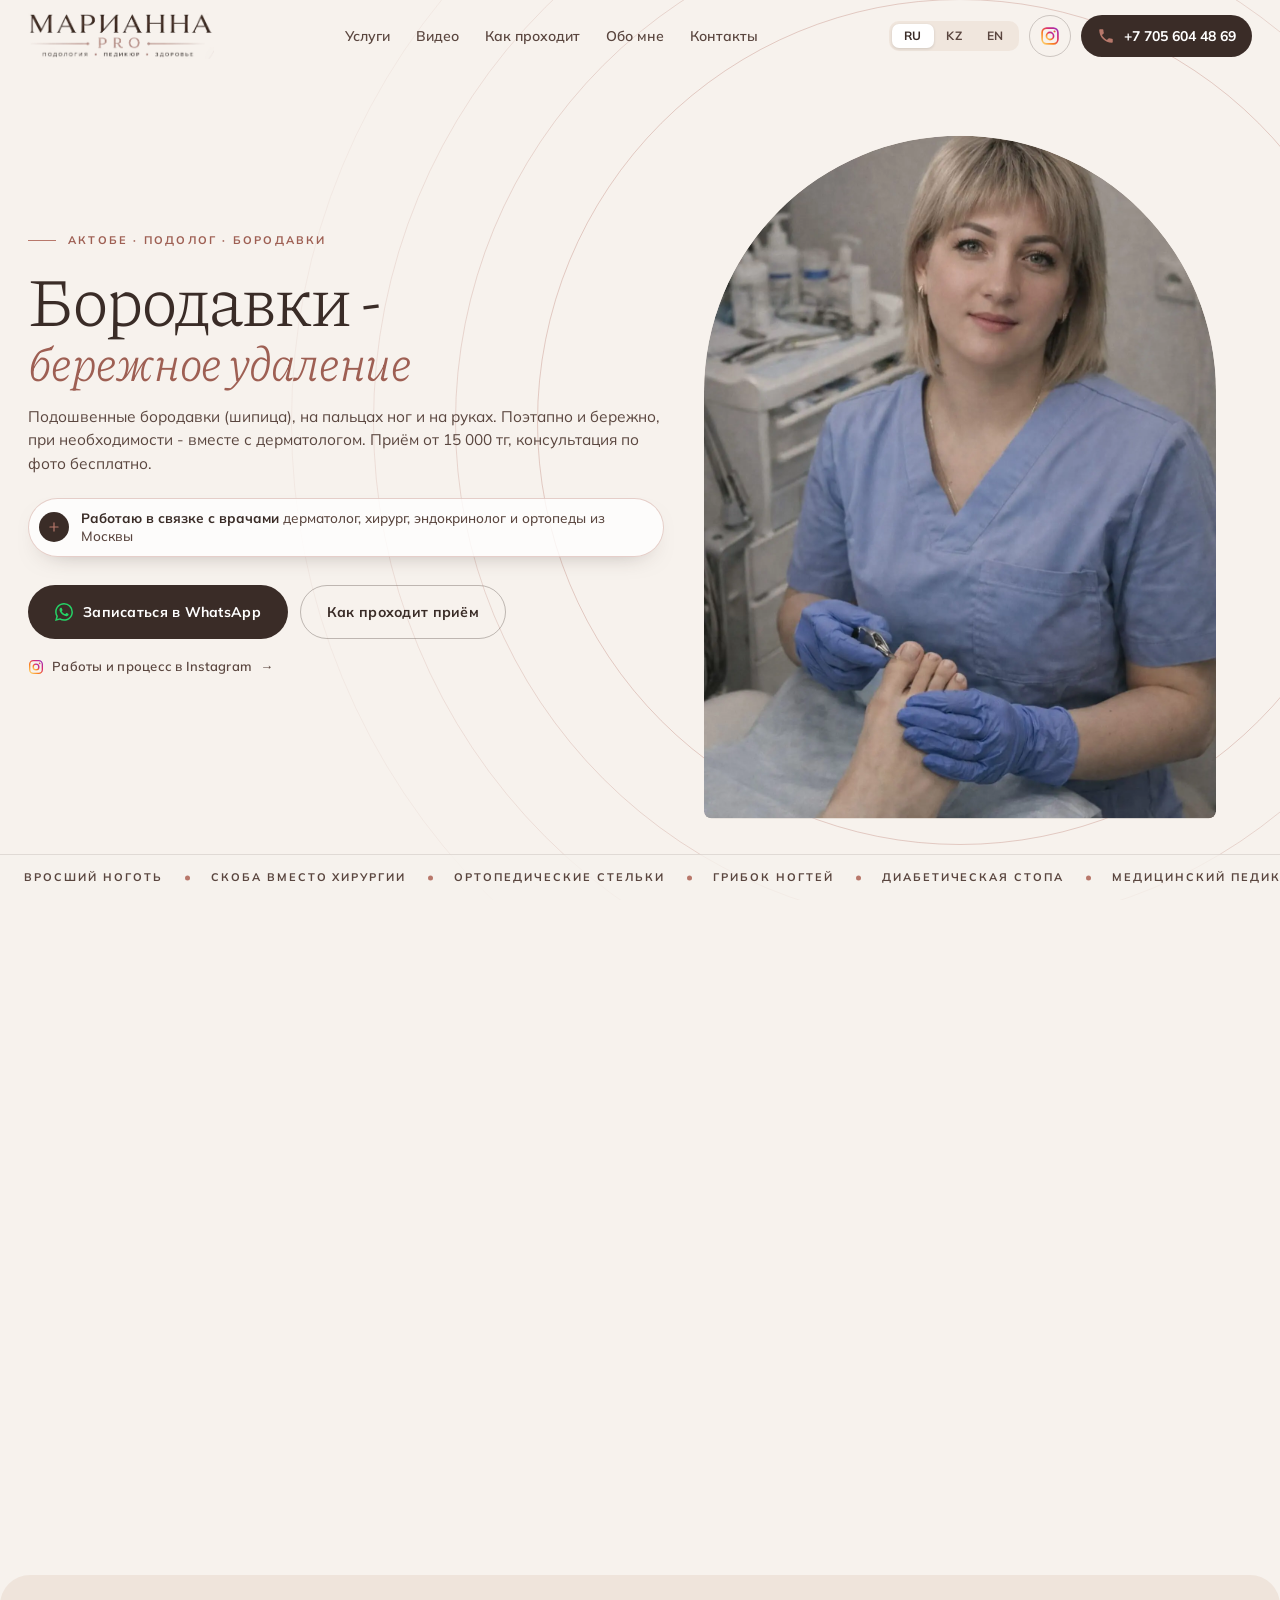
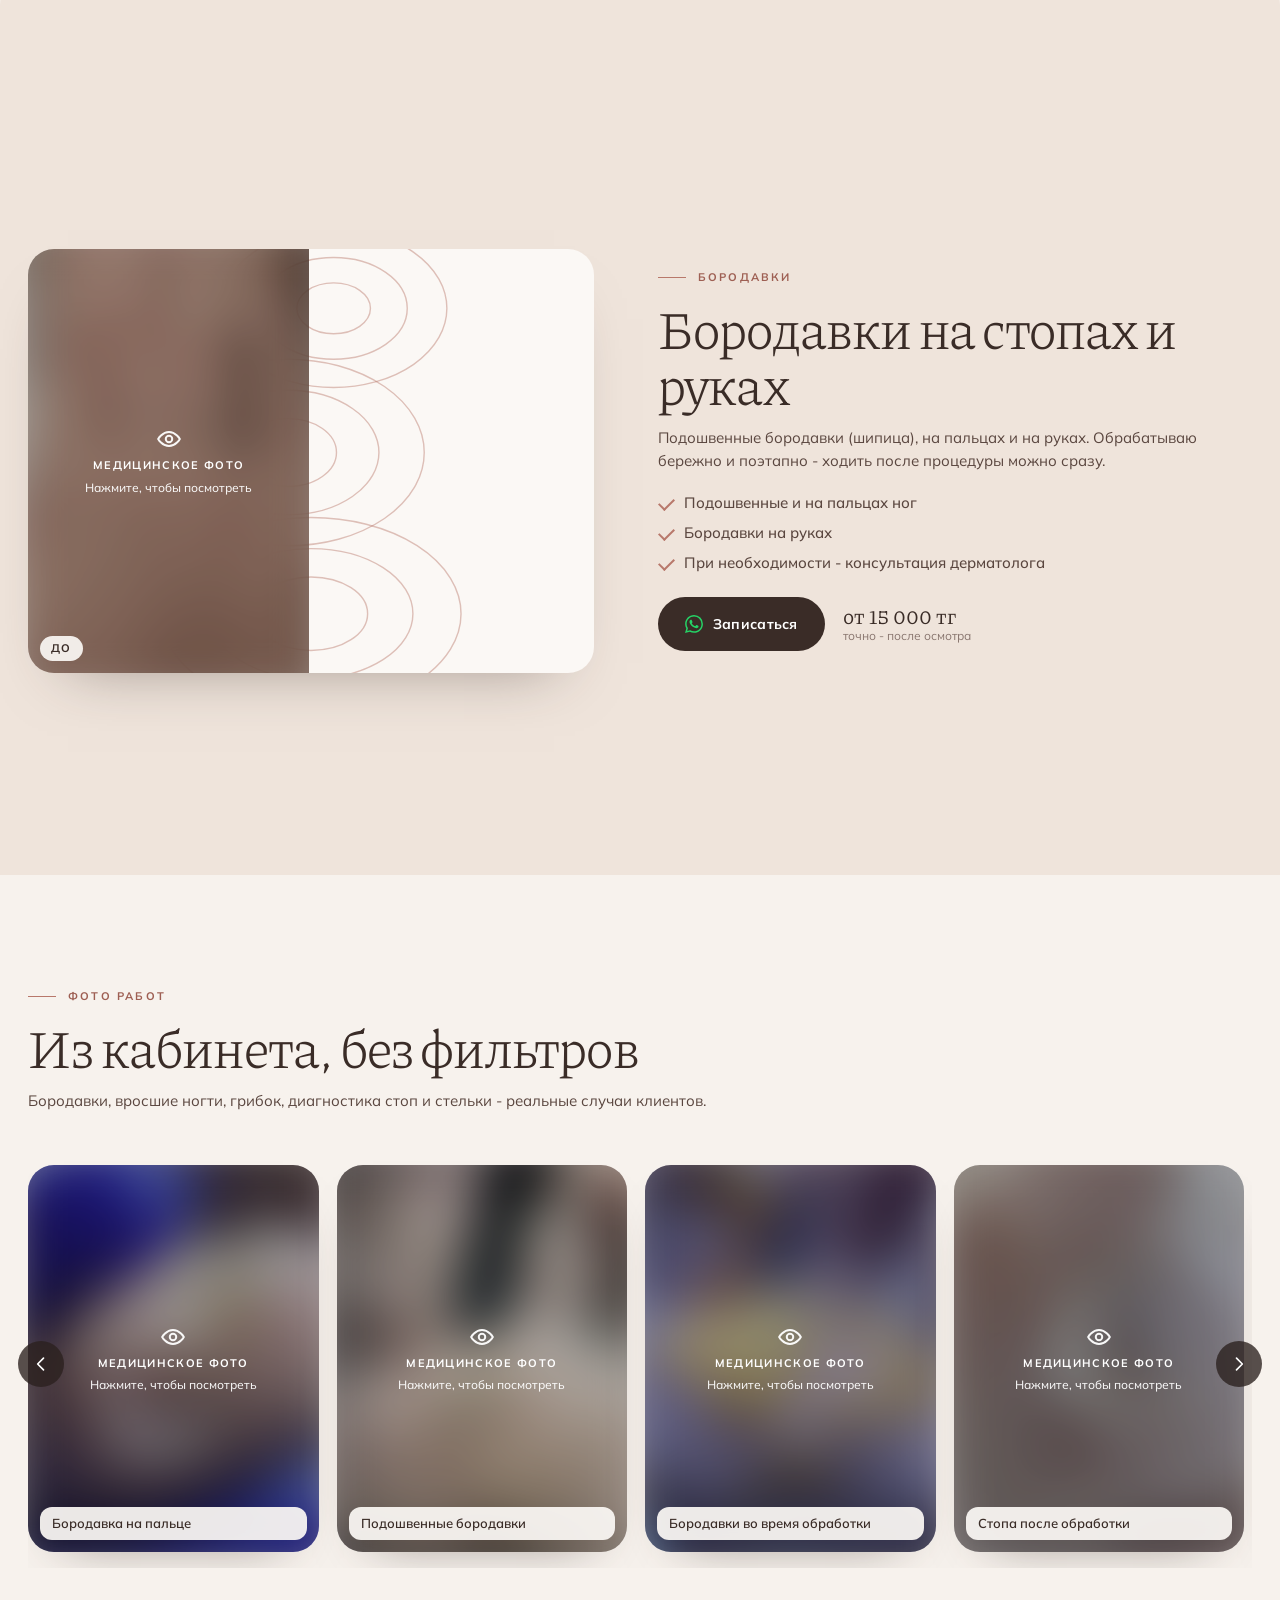
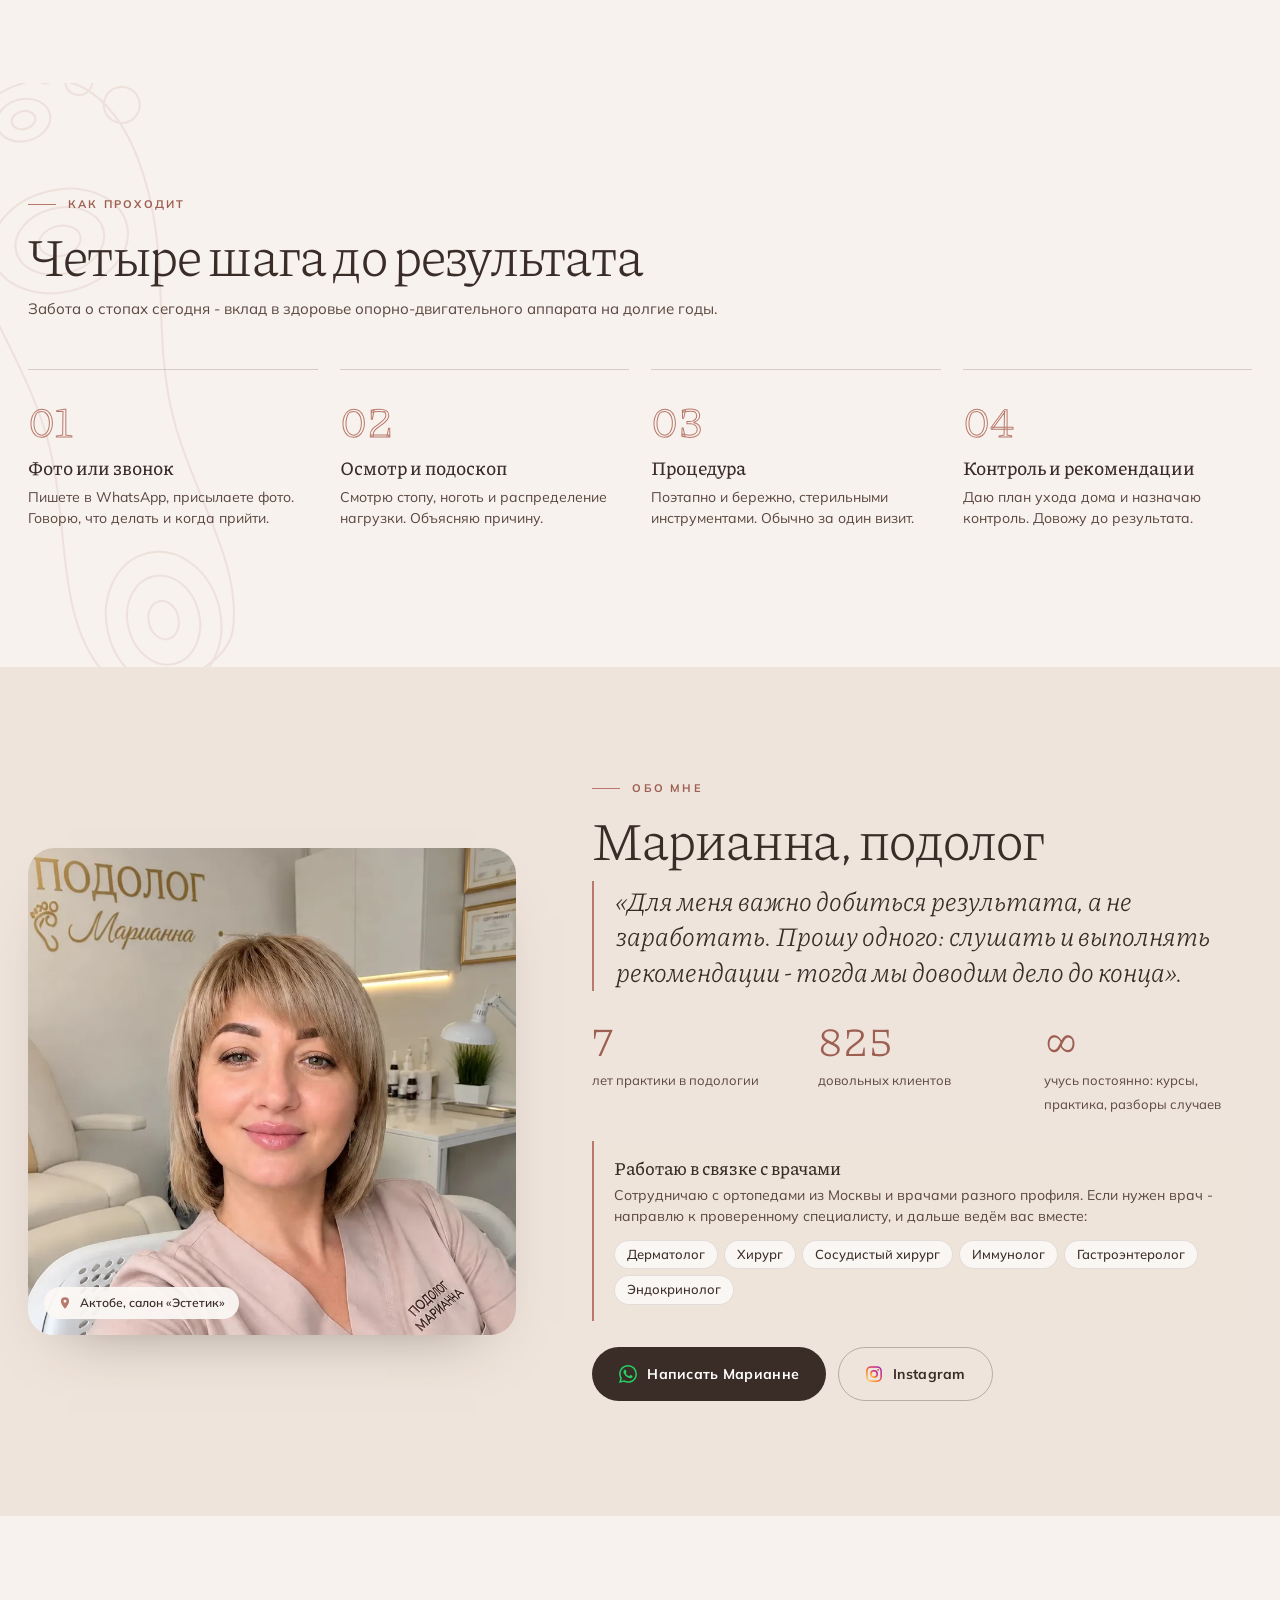
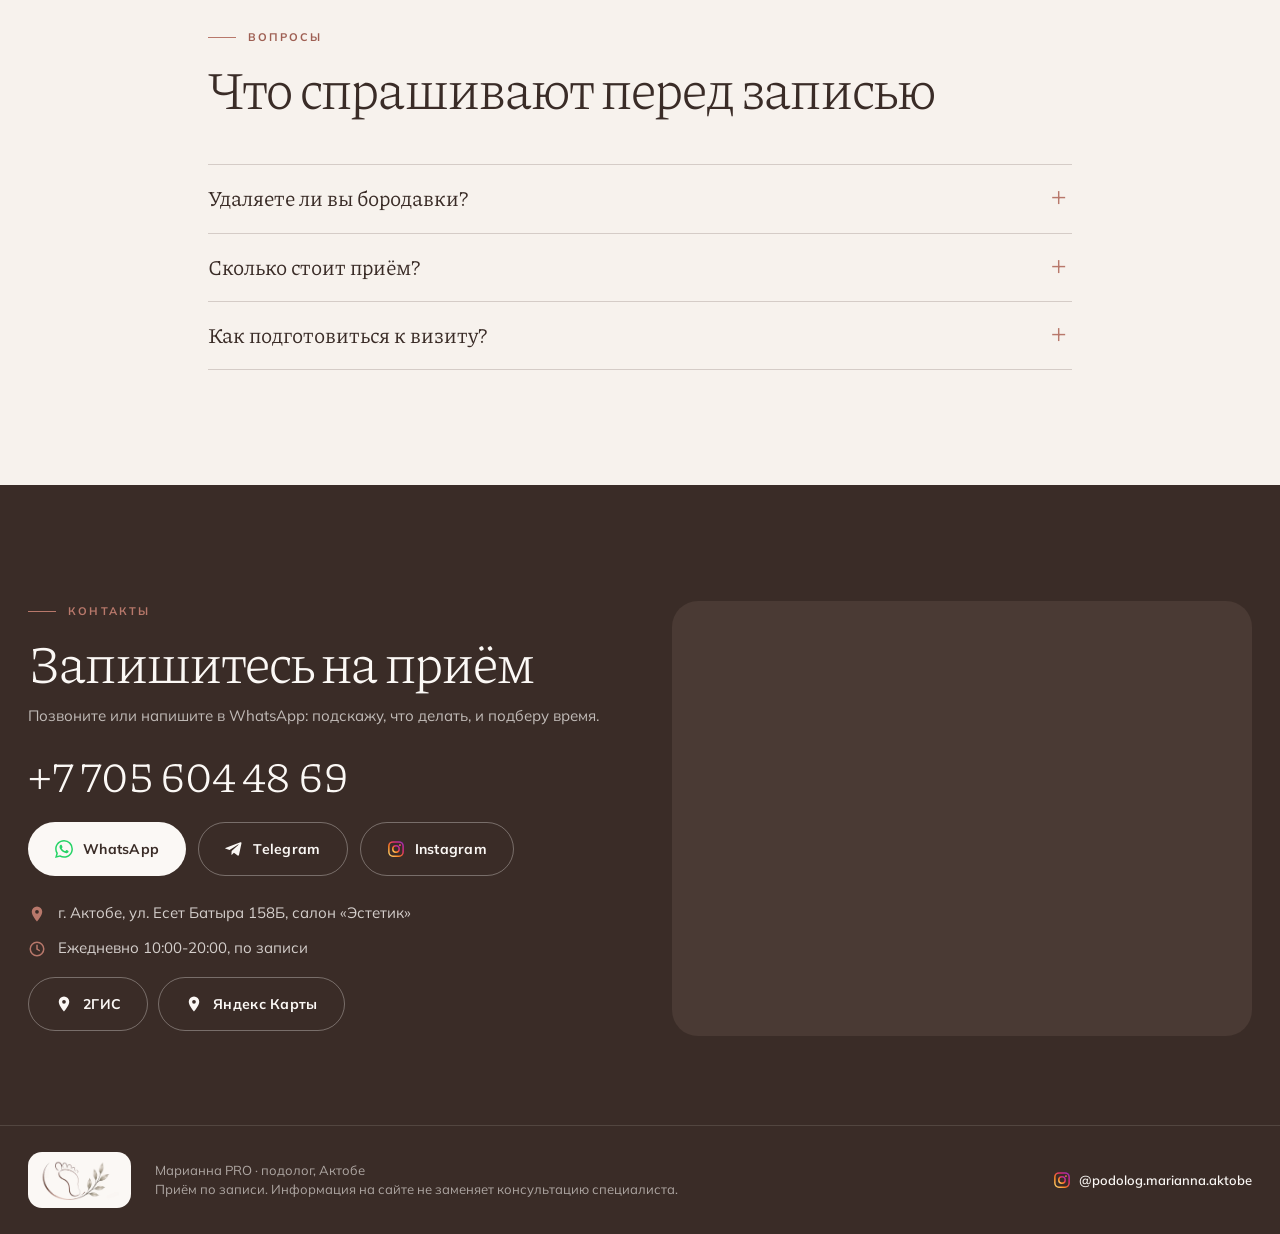
==== commit 89d32f31: "По плану Google Ads: на бородавках «бережно» вместо «без боли», слово «шипица», на стельках пяточная" ====
--- a/borodavki/index.html
+++ b/borodavki/index.html
@@ -25,7 +25,7 @@
 <link rel="preconnect" href="https://fonts.gstatic.com" crossorigin>
 <link rel="preload" as="image" href="../assets/hero.webp" fetchpriority="high">
 <link href="https://fonts.googleapis.com/css2?family=Piazzolla:ital,wght@0,300;0,400;0,500;1,300;1,400&family=Mulish:wght@400;500;600;700&display=swap" rel="stylesheet">
-<link rel="stylesheet" href="../styles.css?v=20260926-10">
+<link rel="stylesheet" href="../styles.css?v=20260926-11">
 <script type="application/ld+json">
 [
  {
@@ -198,7 +198,7 @@
     <div class="wrap hero-in txt">
       <p class="kicker" data-i="lp.bo.k">Актобе · подолог · бородавки</p>
       <h1 class="h1"><span class="big fit" data-i="lp.bo.t1">Бородавки -</span><span class="sub" data-i="lp.bo.t2">бережное удаление</span></h1>
-      <p class="lead" data-i="lp.bo.lead">Подошвенные бородавки, на пальцах ног и на руках. Поэтапно и бережно, при необходимости - вместе с дерматологом. Приём от 15 000 тг, консультация по фото бесплатно.</p>
+      <p class="lead" data-i="lp.bo.lead">Подошвенные бородавки (шипица), на пальцах ног и на руках. Поэтапно и бережно, при необходимости - вместе с дерматологом. Приём от 15 000 тг, консультация по фото бесплатно.</p>
       <p class="hero-docs"><span class="hd-ic"><svg width="14" height="14"><use href="#ic-plus"/></svg></span><span><b data-i="h.docs1">Работаю в связке с врачами</b> <span data-i="h.docs2">дерматолог, хирург, эндокринолог и ортопеды из Москвы</span></span></p>
       <div class="btns">
         <a class="btn wa" href="https://wa.me/77056044869" data-wa="borodavki" target="_blank" rel="noopener"><svg width="18" height="18"><use href="#ic-wa"/></svg><span data-i="h.b1">Записаться в WhatsApp</span></a>
@@ -218,7 +218,7 @@
       <div class="txt">
         <p class="kicker" data-i="s5.k">Бородавки</p>
         <h2 class="h2" data-i="s5.t">Бородавки на стопах и руках</h2>
-        <p class="lead" data-i="s5.l">Подошвенные бородавки, на пальцах и на руках. Обрабатываю бережно и поэтапно, без боли - ходить после процедуры можно сразу.</p>
+        <p class="lead" data-i="s5.l">Подошвенные бородавки (шипица), на пальцах и на руках. Обрабатываю бережно и поэтапно - ходить после процедуры можно сразу.</p>
         <ul class="ticks">
           <li data-i="s5.b1">Подошвенные и на пальцах ног</li>
           <li data-i="s5.b2">Бородавки на руках</li>
@@ -254,7 +254,7 @@
         <li><figure class="gcard sens"><img src="../assets/g-bor-podosh.webp" width="720" height="960" alt="Подошвенные бородавки" loading="lazy" decoding="async"><figcaption data-i="g.2">Подошвенные бородавки</figcaption></figure></li>
         <li><figure class="gcard sens"><img src="../assets/g-bor-obr.webp" width="720" height="960" alt="Бородавки во время обработки" loading="lazy" decoding="async"><figcaption data-i="g.3">Бородавки во время обработки</figcaption></figure></li>
         <li><figure class="gcard sens"><img src="../assets/g-bor-posle.webp" width="720" height="960" alt="Стопа после обработки" loading="lazy" decoding="async"><figcaption data-i="g.4">Стопа после обработки</figcaption></figure></li>
-        <li><figure class="gcard sens"><img src="../assets/g-bor-kollazh.webp" width="720" height="960" alt="Безболезненная обработка бородавки" loading="lazy" decoding="async"><figcaption data-i="g.5">Безболезненная обработка бородавки</figcaption></figure></li>
+        <li><figure class="gcard sens"><img src="../assets/g-bor-kollazh.webp" width="720" height="960" alt="Обработка бородавки: до, во время и после" loading="lazy" decoding="async"><figcaption data-i="g.5">Обработка бородавки: до и после</figcaption></figure></li>
       </ul>
     </div>
   </div>
@@ -384,6 +384,6 @@
   </div>
 </div>
 
-<script src="../script.js?v=20260926-10"></script>
+<script src="../script.js?v=20260926-11"></script>
 </body>
 </html>
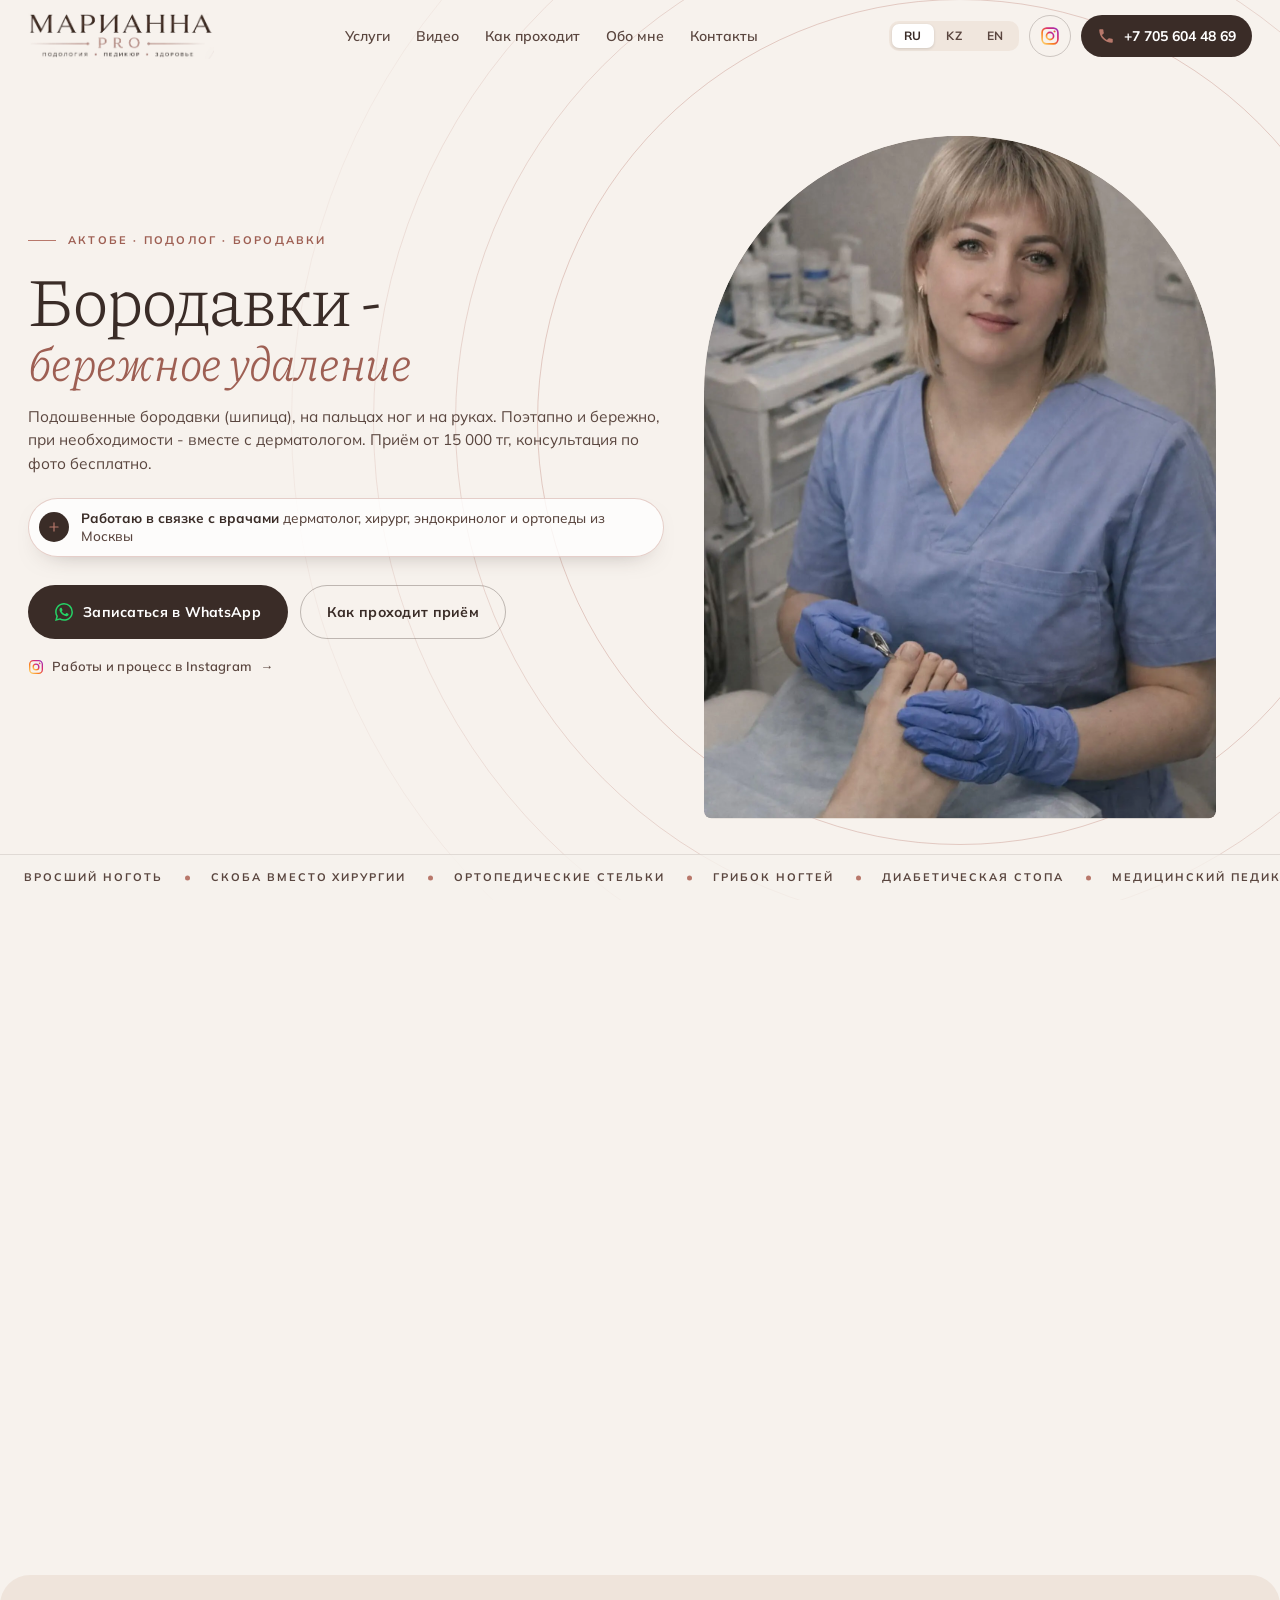
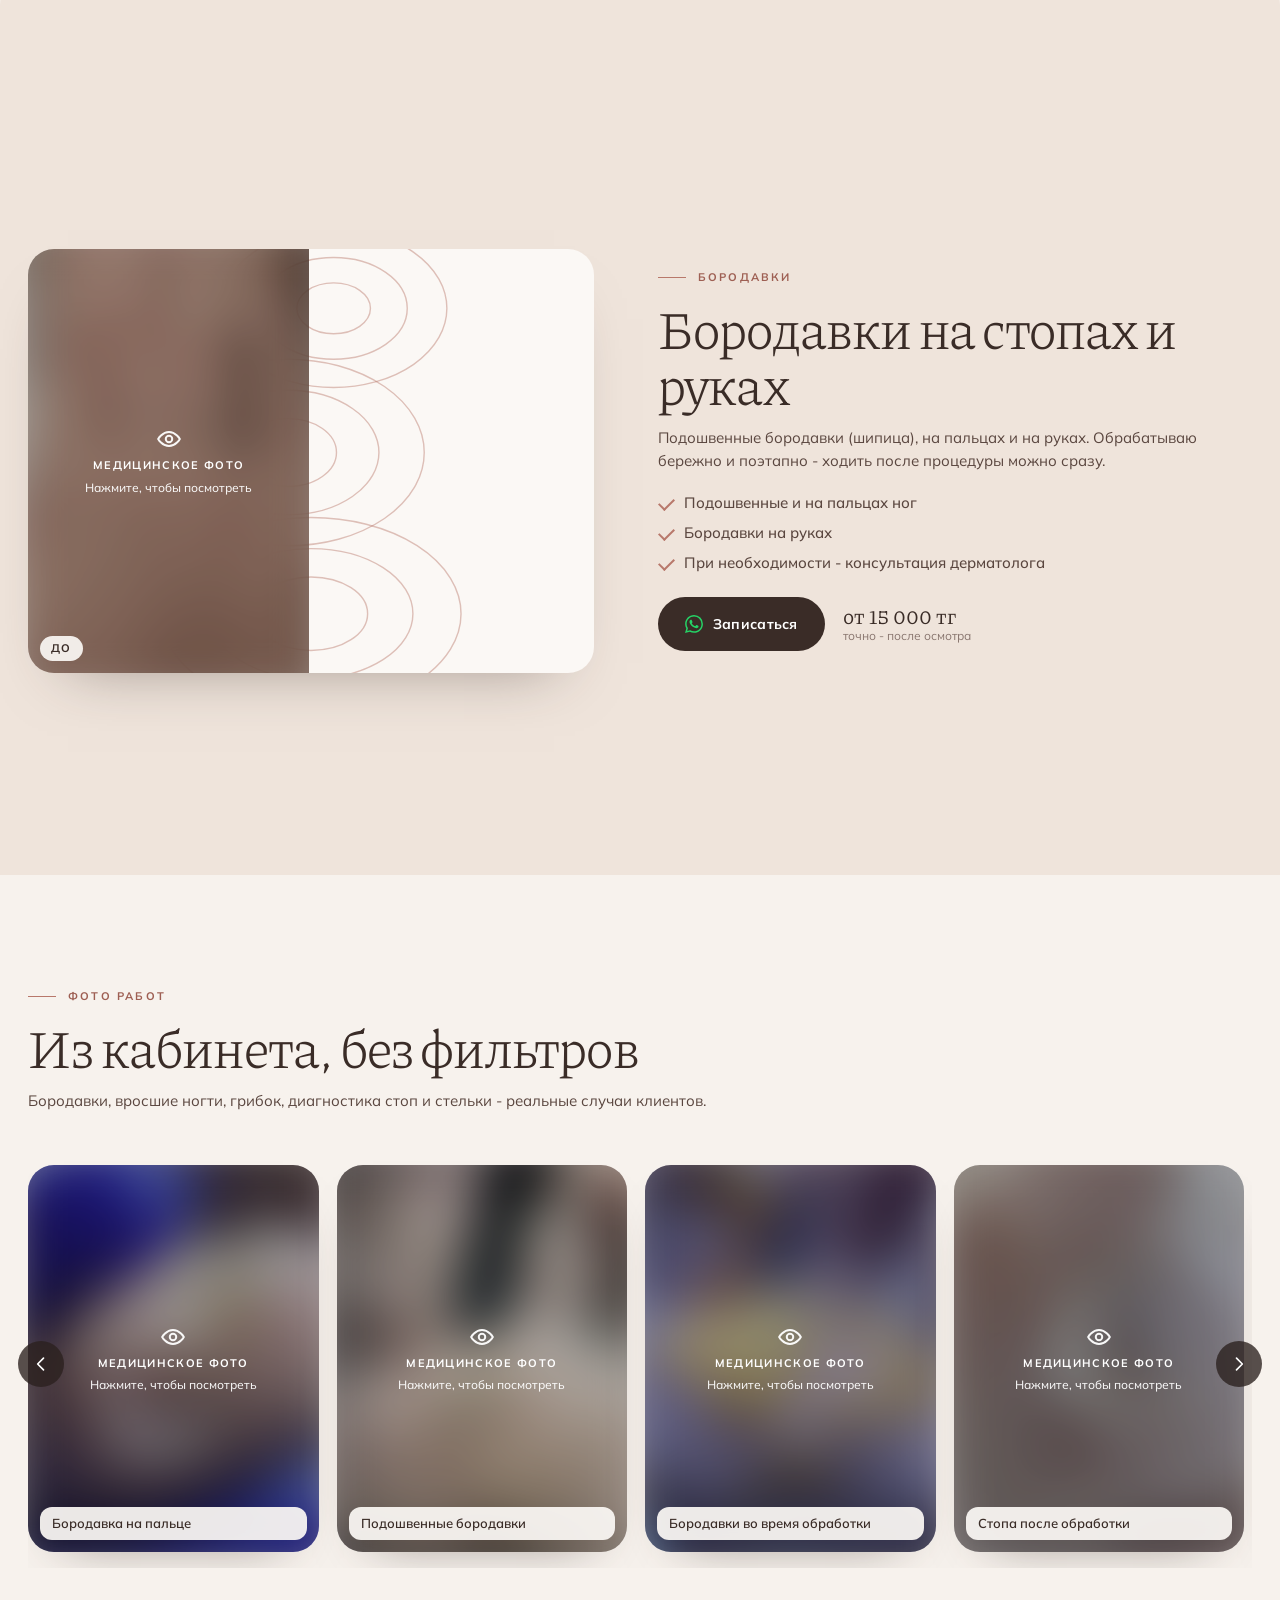
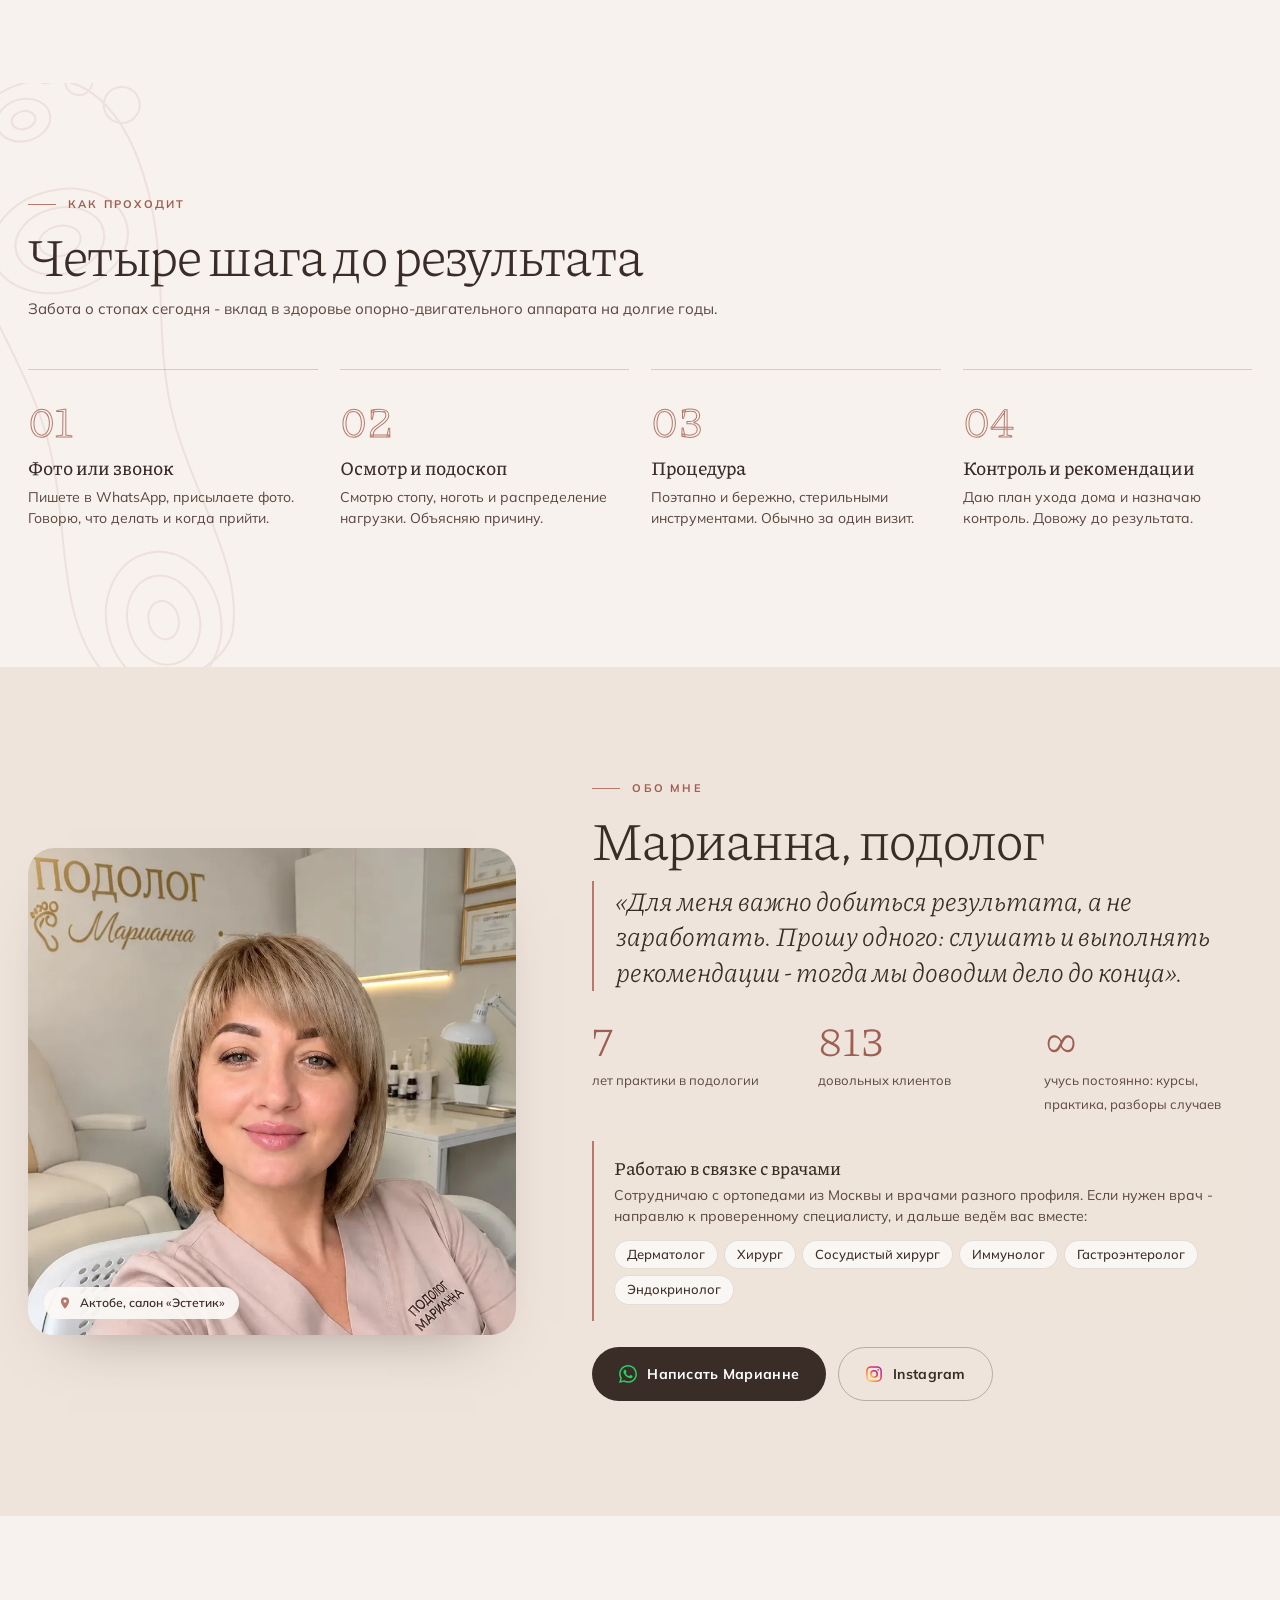
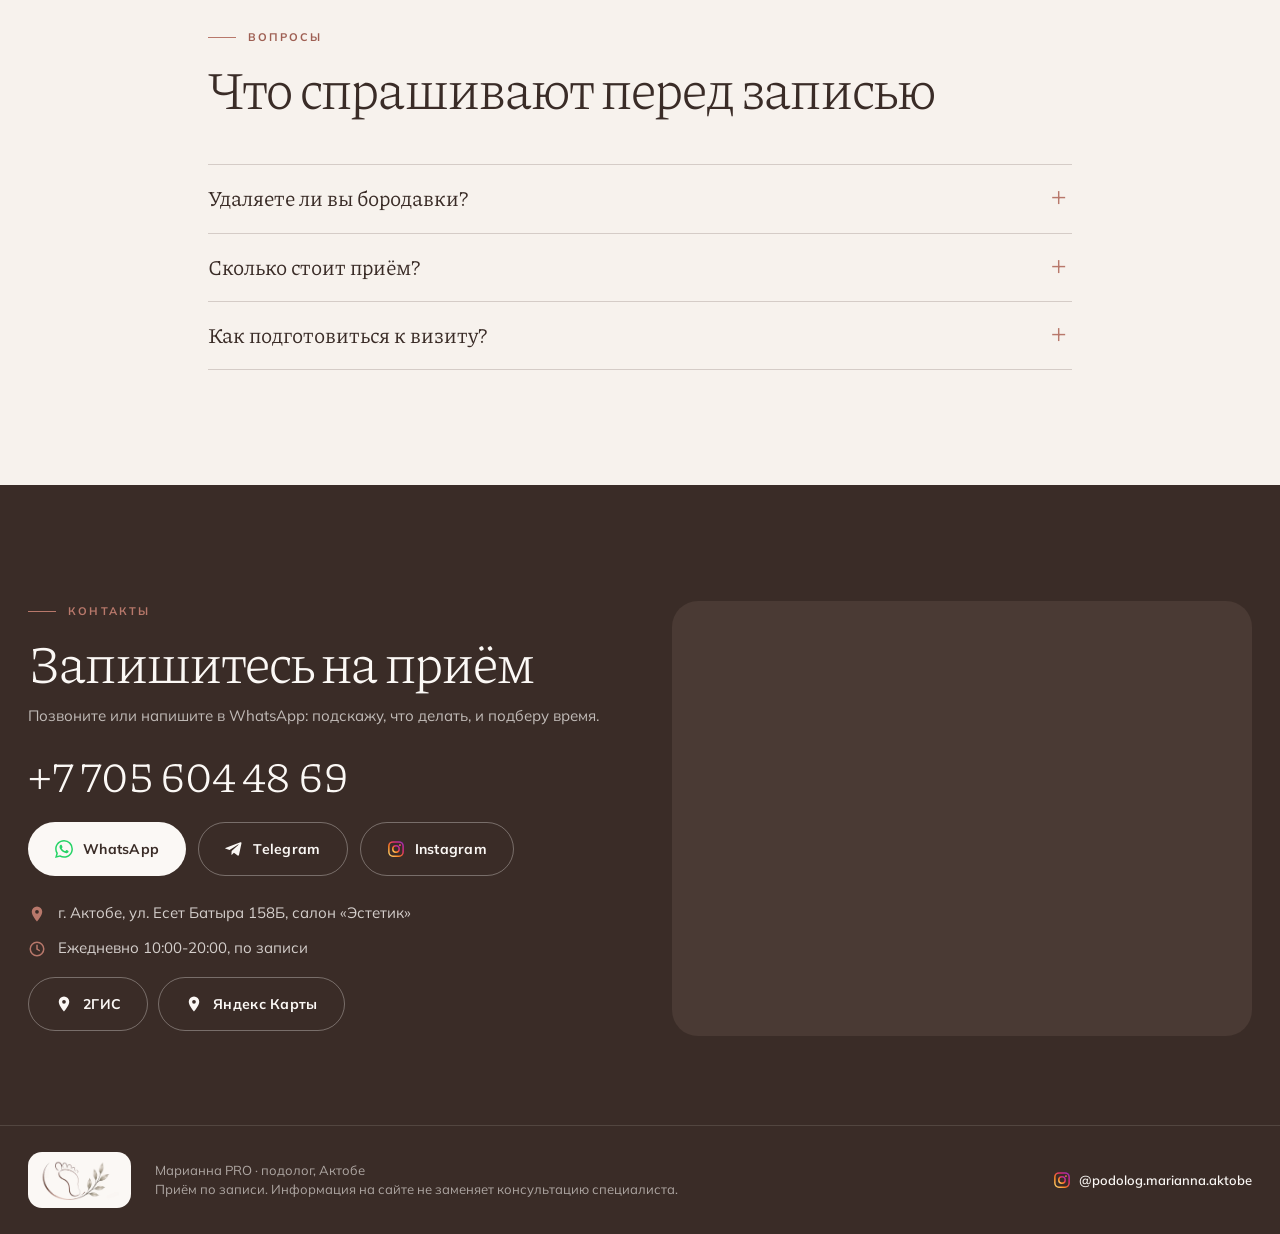
==== commit bb289ece: "Конверсии Google Ads AW-18480201752: тег gtag на главной и посадочных, телефон и Контакт (WhatsApp, " ====
--- a/borodavki/index.html
+++ b/borodavki/index.html
@@ -6,6 +6,19 @@
 <title data-i-t="lp.bo.title">Удаление бородавок в Актобе - подолог Марианна PRO</title>
 <meta name="description" data-i-c="lp.bo.desc" content="Подолог Марианна, Актобе: бережная обработка подошвенных бородавок, бородавок на пальцах ног и на руках. Поэтапно, при необходимости вместе с дерматологом. Приём от 15 000 тг.">
 <meta name="theme-color" content="#F7F2ED">
+<!-- Google tag (gtag.js) - конверсии Google Ads, аккаунт AW-18480201752 -->
+<script async src="https://www.googletagmanager.com/gtag/js?id=AW-18480201752"></script>
+<script>
+  window.dataLayer = window.dataLayer || [];
+  function gtag(){dataLayer.push(arguments);}
+  gtag('js', new Date());
+  gtag('config', 'AW-18480201752');
+  /* цели вешает script.js на клики: phone - tel:, contact - WhatsApp и Telegram */
+  window.MP_CONV = {
+    phone: 'AW-18480201752/BpinCKGfmokdEJiAhuxE',
+    contact: 'AW-18480201752/pPt5CKHjnYkdEJiAhuxE'
+  };
+</script>
 <link rel="canonical" href="https://mariannapro.kz/borodavki/">
 <meta property="og:type" content="website">
 <meta property="og:locale" content="ru_RU">
@@ -25,7 +38,7 @@
 <link rel="preconnect" href="https://fonts.gstatic.com" crossorigin>
 <link rel="preload" as="image" href="../assets/hero.webp" fetchpriority="high">
 <link href="https://fonts.googleapis.com/css2?family=Piazzolla:ital,wght@0,300;0,400;0,500;1,300;1,400&family=Mulish:wght@400;500;600;700&display=swap" rel="stylesheet">
-<link rel="stylesheet" href="../styles.css?v=20260926-11">
+<link rel="stylesheet" href="../styles.css?v=20260928-1">
 <script type="application/ld+json">
 [
  {
@@ -384,6 +397,6 @@
   </div>
 </div>
 
-<script src="../script.js?v=20260926-11"></script>
+<script src="../script.js?v=20260928-1"></script>
 </body>
 </html>
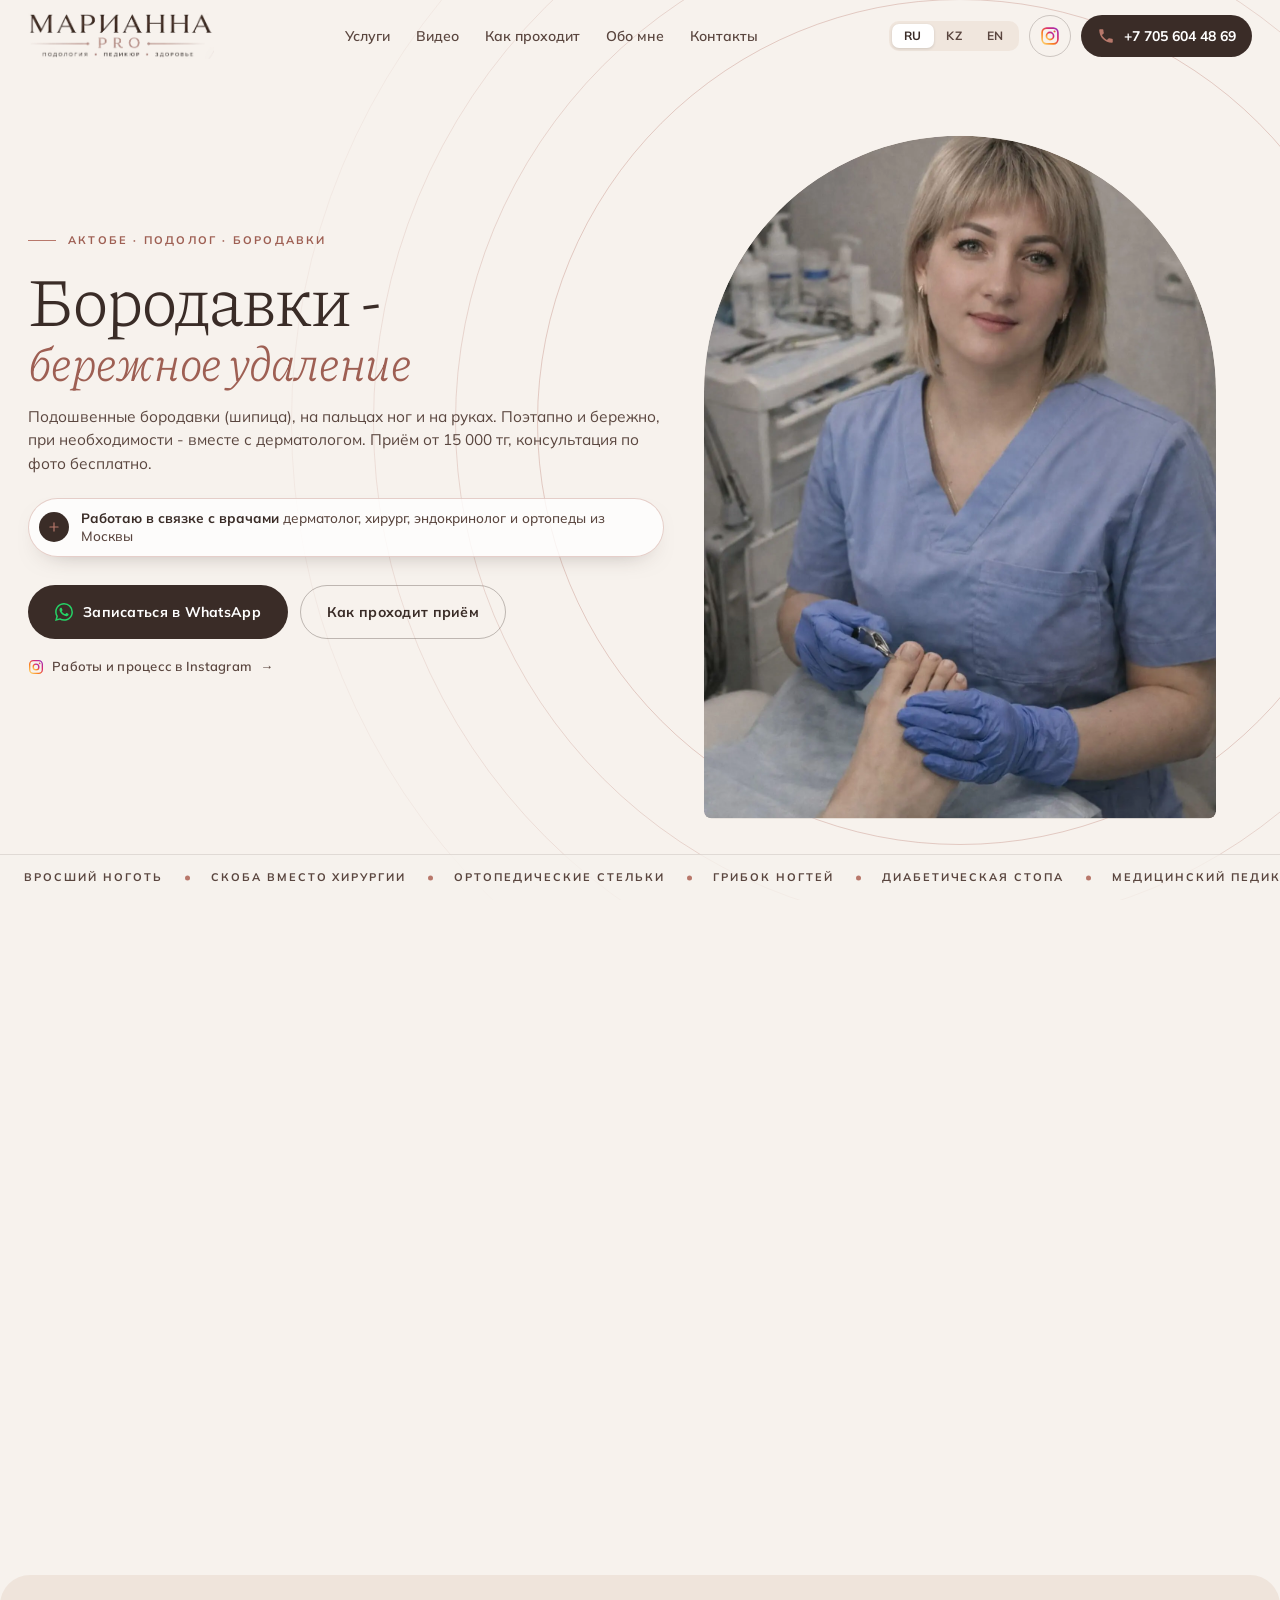
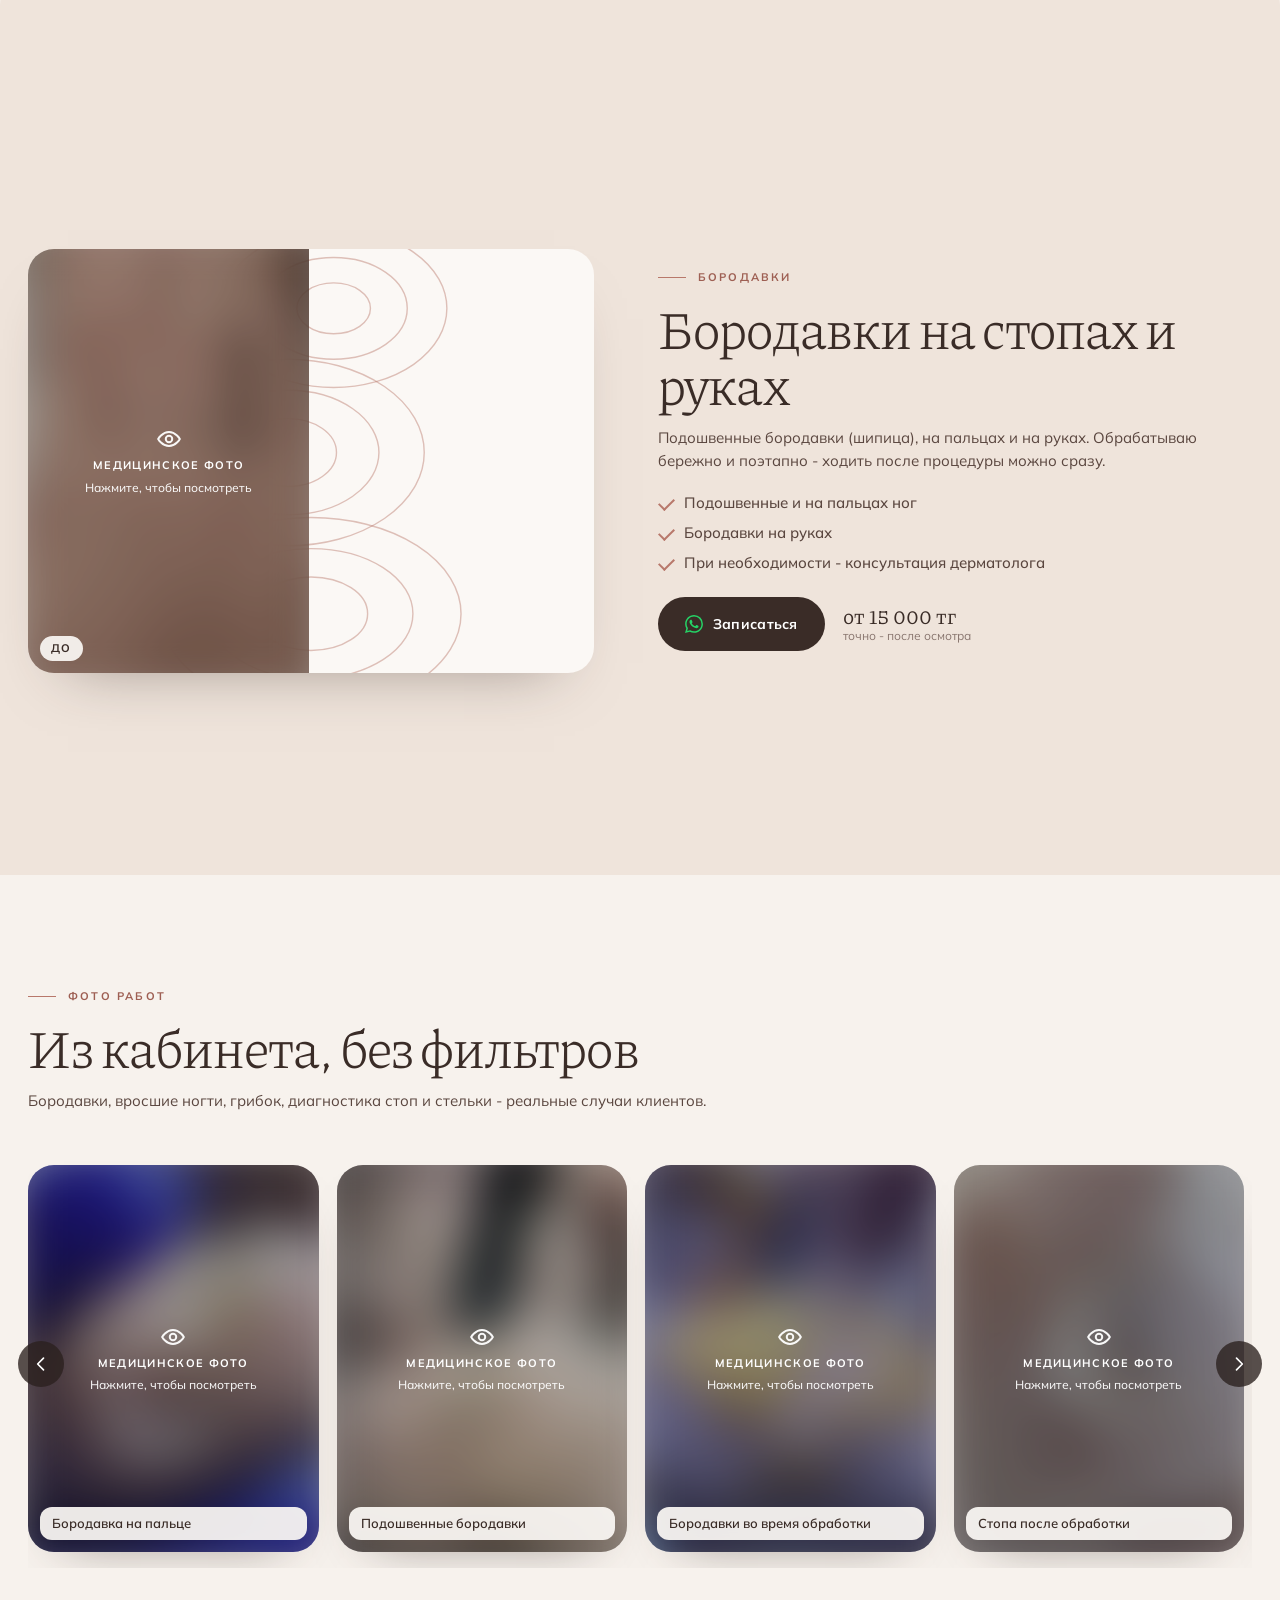
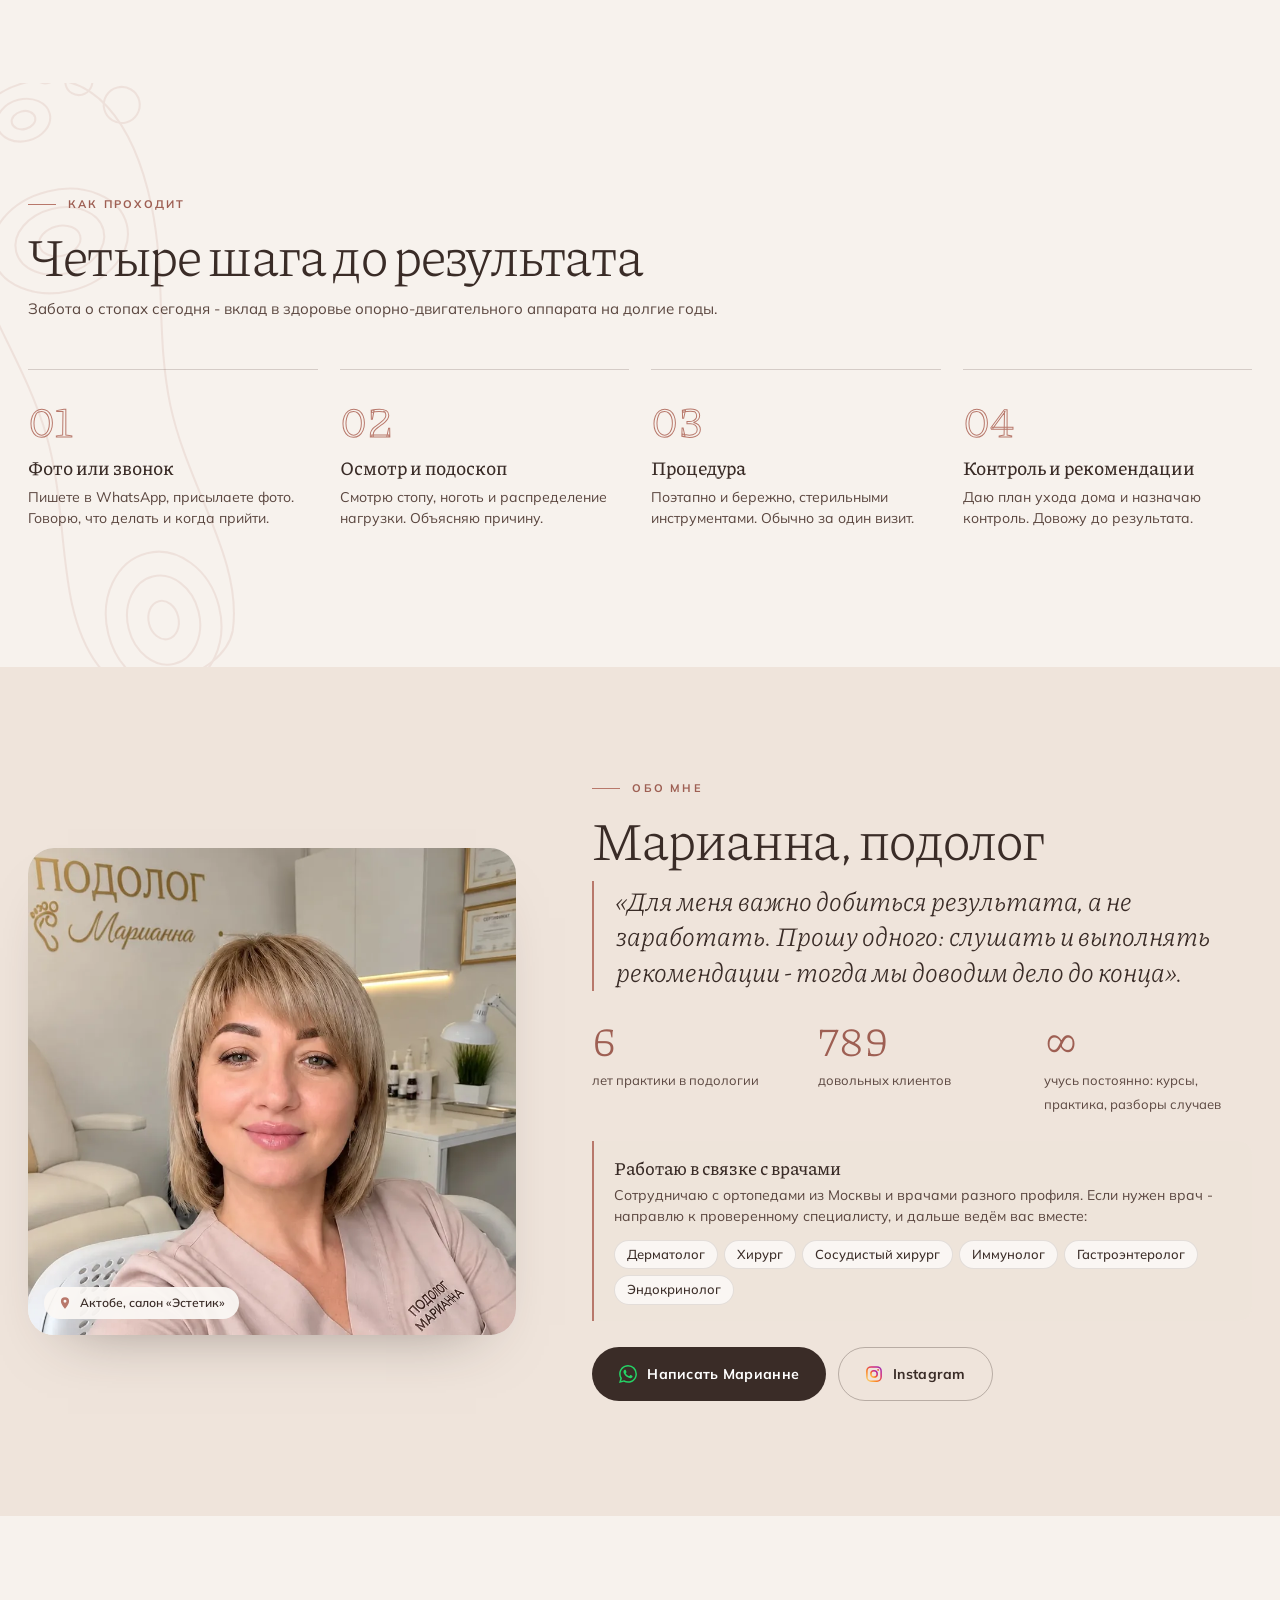
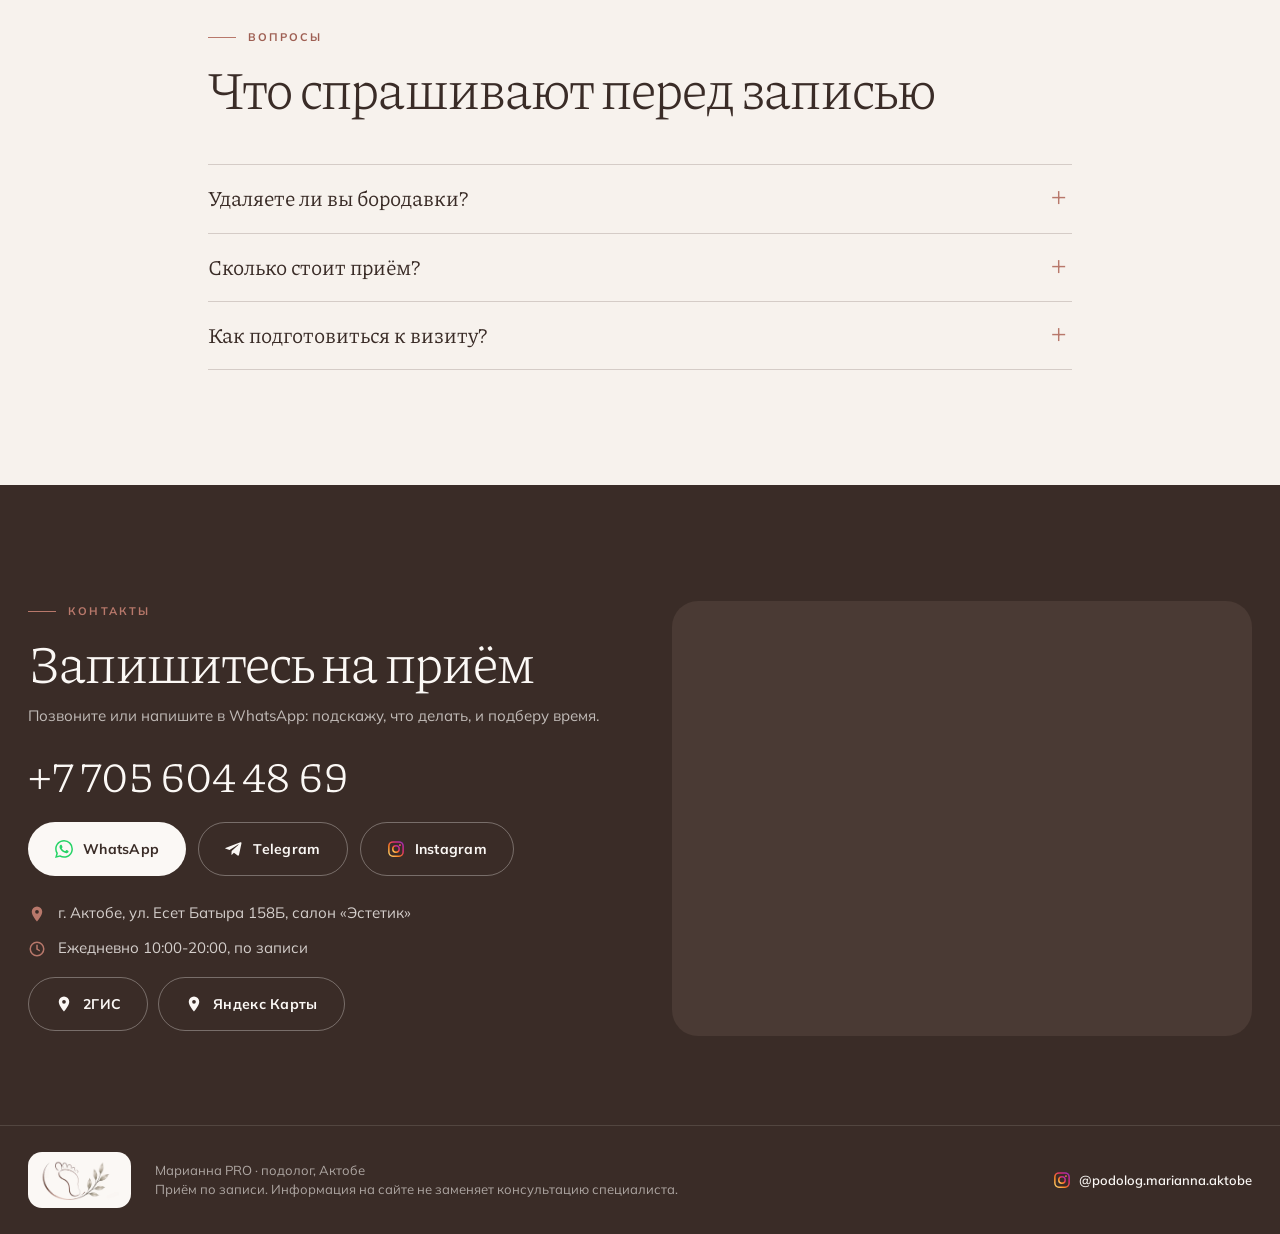
==== commit ac4efa87: "Конверсии Google Ads: новый аккаунт AW-18484539507 (телефон + Контакт) на главной и посадочных, ?v=2" ====
--- a/borodavki/index.html
+++ b/borodavki/index.html
@@ -6,17 +6,17 @@
 <title data-i-t="lp.bo.title">Удаление бородавок в Актобе - подолог Марианна PRO</title>
 <meta name="description" data-i-c="lp.bo.desc" content="Подолог Марианна, Актобе: бережная обработка подошвенных бородавок, бородавок на пальцах ног и на руках. Поэтапно, при необходимости вместе с дерматологом. Приём от 15 000 тг.">
 <meta name="theme-color" content="#F7F2ED">
-<!-- Google tag (gtag.js) - конверсии Google Ads, аккаунт AW-18480201752 -->
-<script async src="https://www.googletagmanager.com/gtag/js?id=AW-18480201752"></script>
+<!-- Google tag (gtag.js) - конверсии Google Ads, аккаунт AW-18484539507 -->
+<script async src="https://www.googletagmanager.com/gtag/js?id=AW-18484539507"></script>
 <script>
   window.dataLayer = window.dataLayer || [];
   function gtag(){dataLayer.push(arguments);}
   gtag('js', new Date());
-  gtag('config', 'AW-18480201752');
+  gtag('config', 'AW-18484539507');
   /* цели вешает script.js на клики: phone - tel:, contact - WhatsApp и Telegram */
   window.MP_CONV = {
-    phone: 'AW-18480201752/BpinCKGfmokdEJiAhuxE',
-    contact: 'AW-18480201752/pPt5CKHjnYkdEJiAhuxE'
+    phone: 'AW-18484539507/tFtwCOCY5osdEPPgju5E',
+    contact: 'AW-18484539507/r55fCP-H6osdEPPgju5E'
   };
 </script>
 <link rel="canonical" href="https://mariannapro.kz/borodavki/">
@@ -38,7 +38,7 @@
 <link rel="preconnect" href="https://fonts.gstatic.com" crossorigin>
 <link rel="preload" as="image" href="../assets/hero.webp" fetchpriority="high">
 <link href="https://fonts.googleapis.com/css2?family=Piazzolla:ital,wght@0,300;0,400;0,500;1,300;1,400&family=Mulish:wght@400;500;600;700&display=swap" rel="stylesheet">
-<link rel="stylesheet" href="../styles.css?v=20260928-1">
+<link rel="stylesheet" href="../styles.css?v=20260930-1">
 <script type="application/ld+json">
 [
  {
@@ -397,6 +397,6 @@
   </div>
 </div>
 
-<script src="../script.js?v=20260928-1"></script>
+<script src="../script.js?v=20260930-1"></script>
 </body>
 </html>
